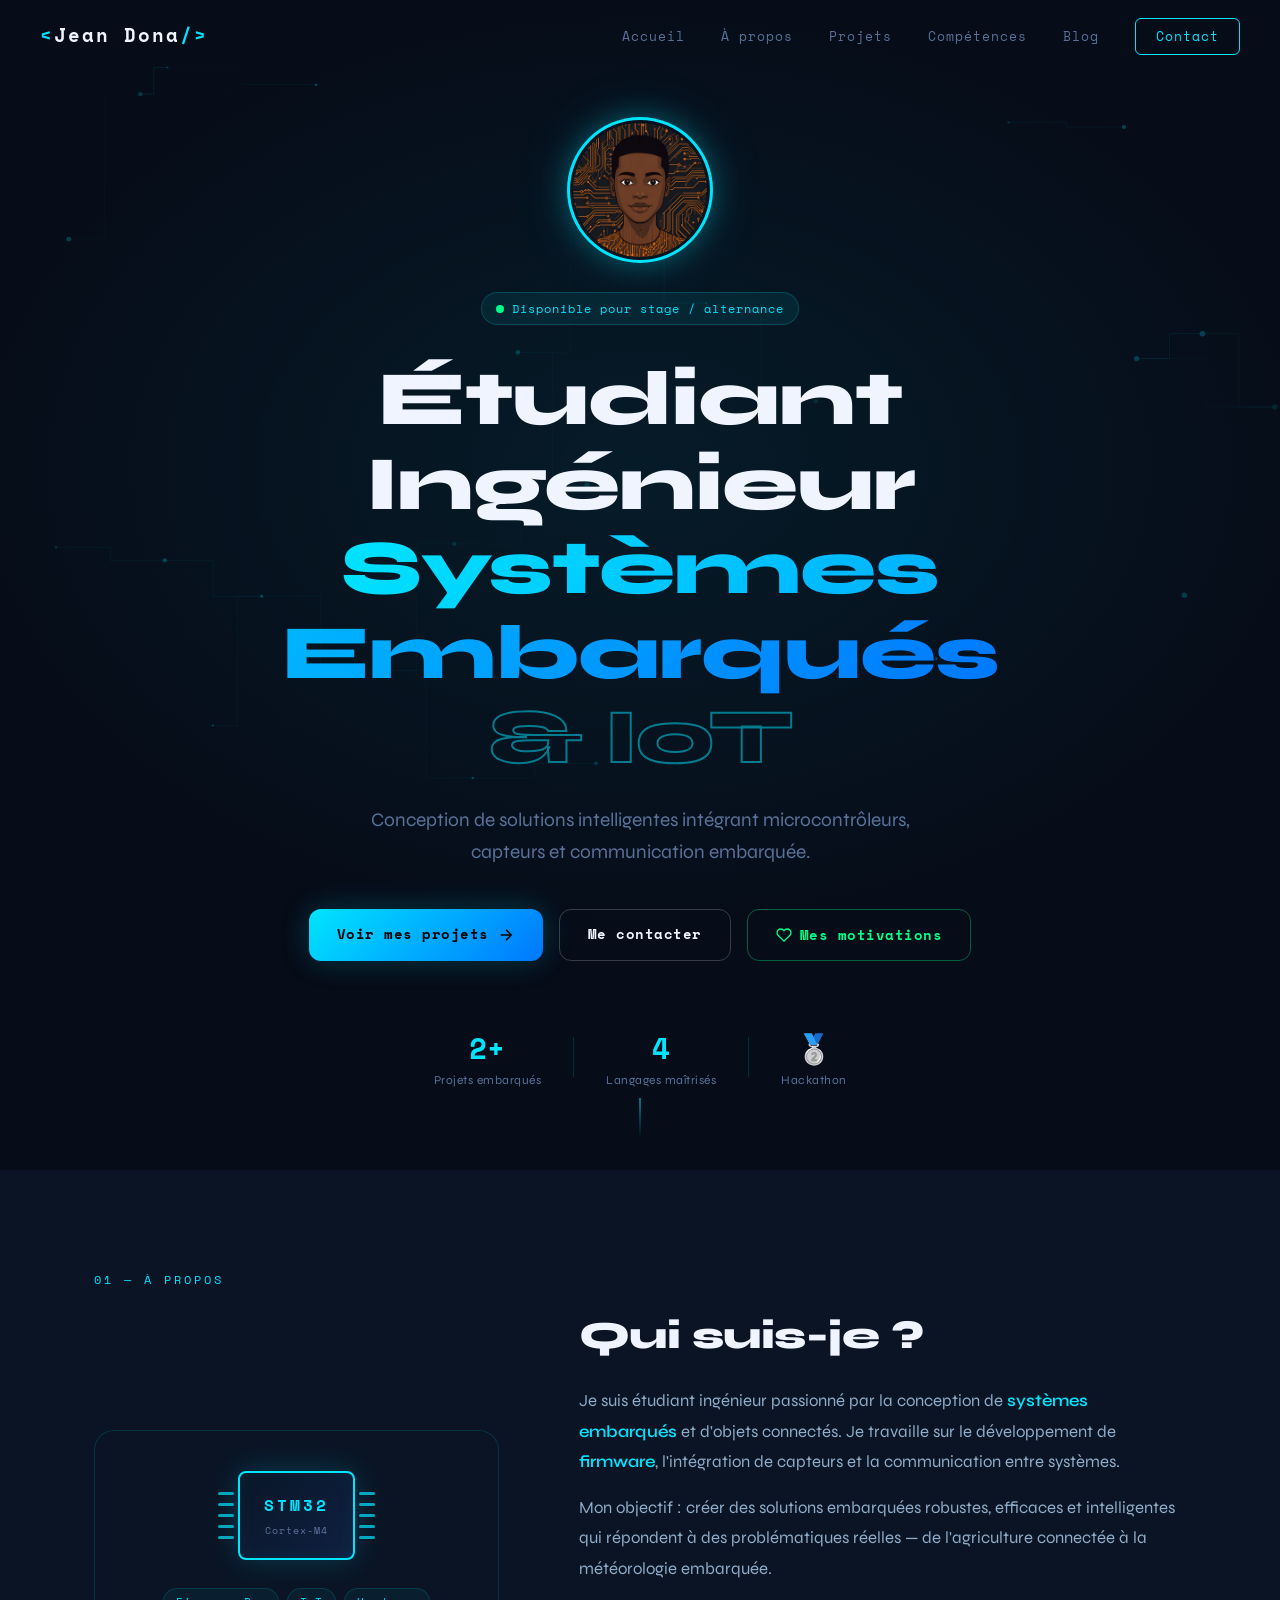
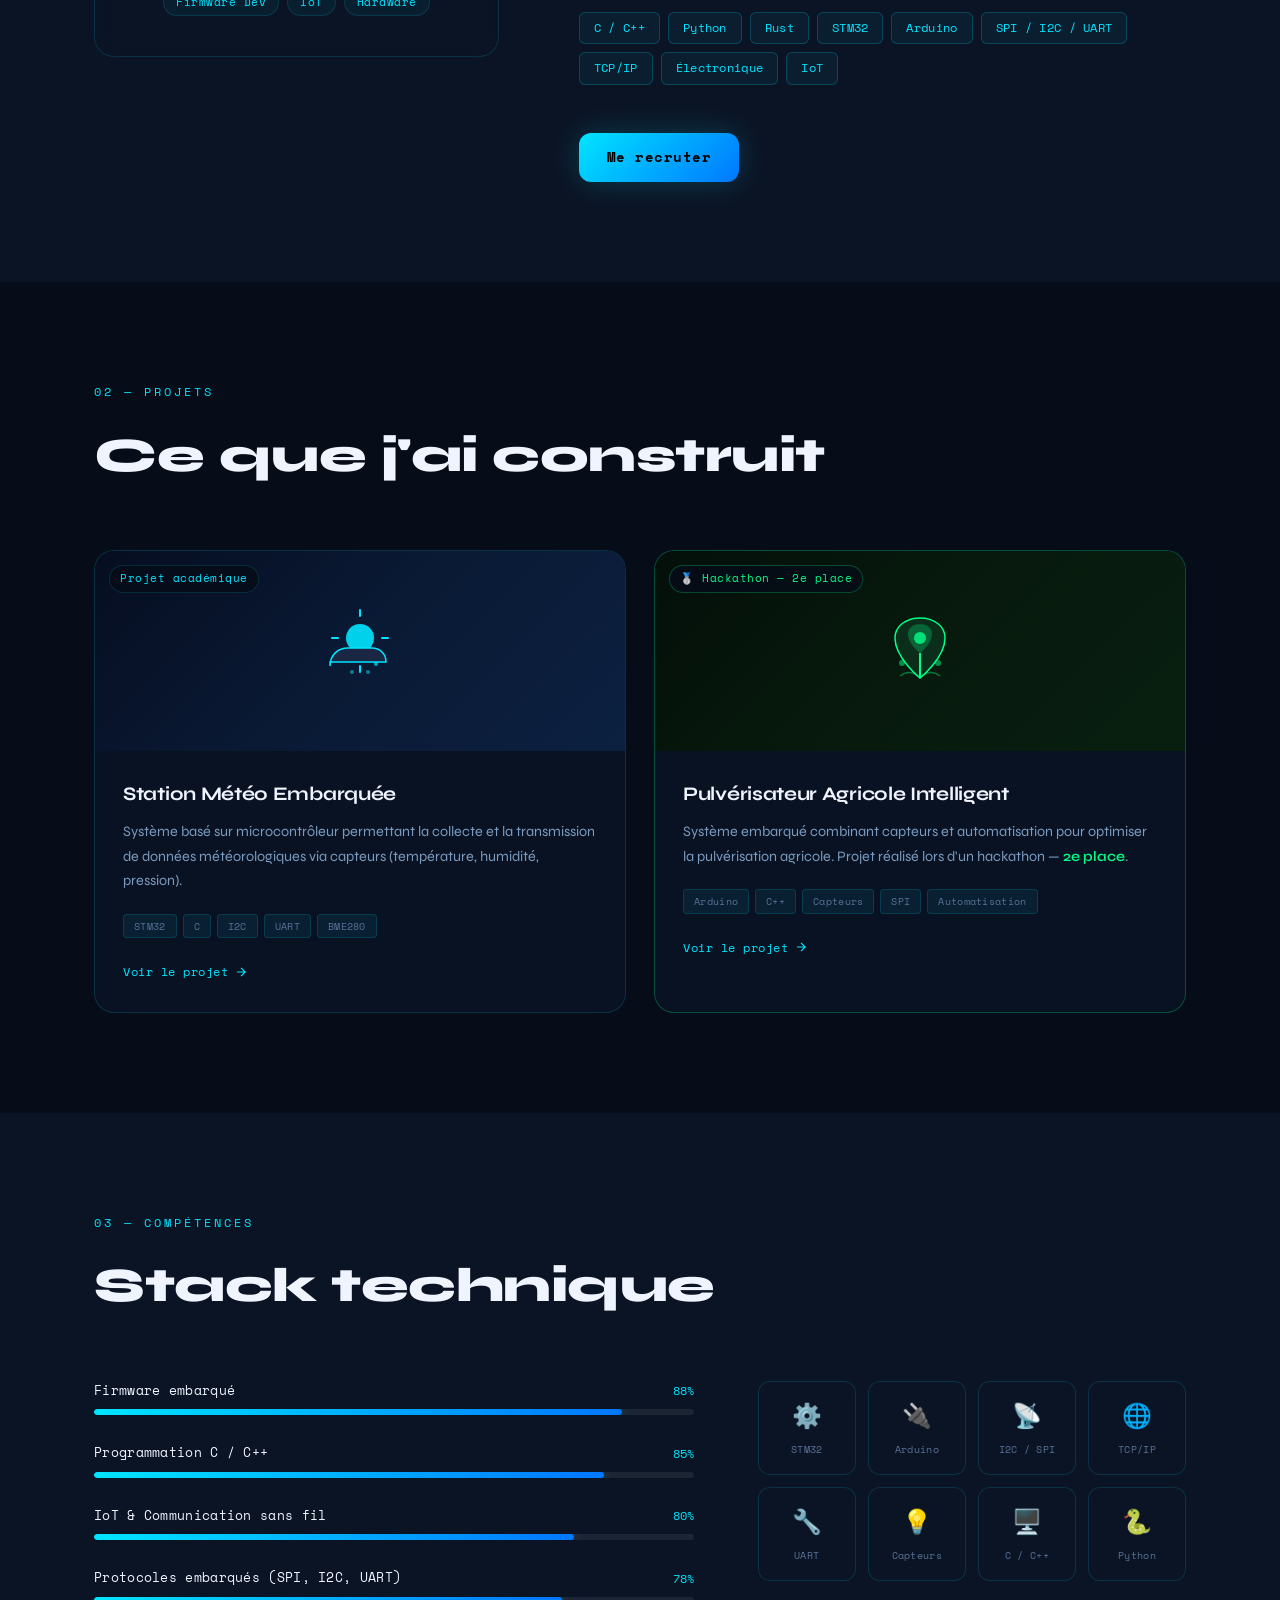
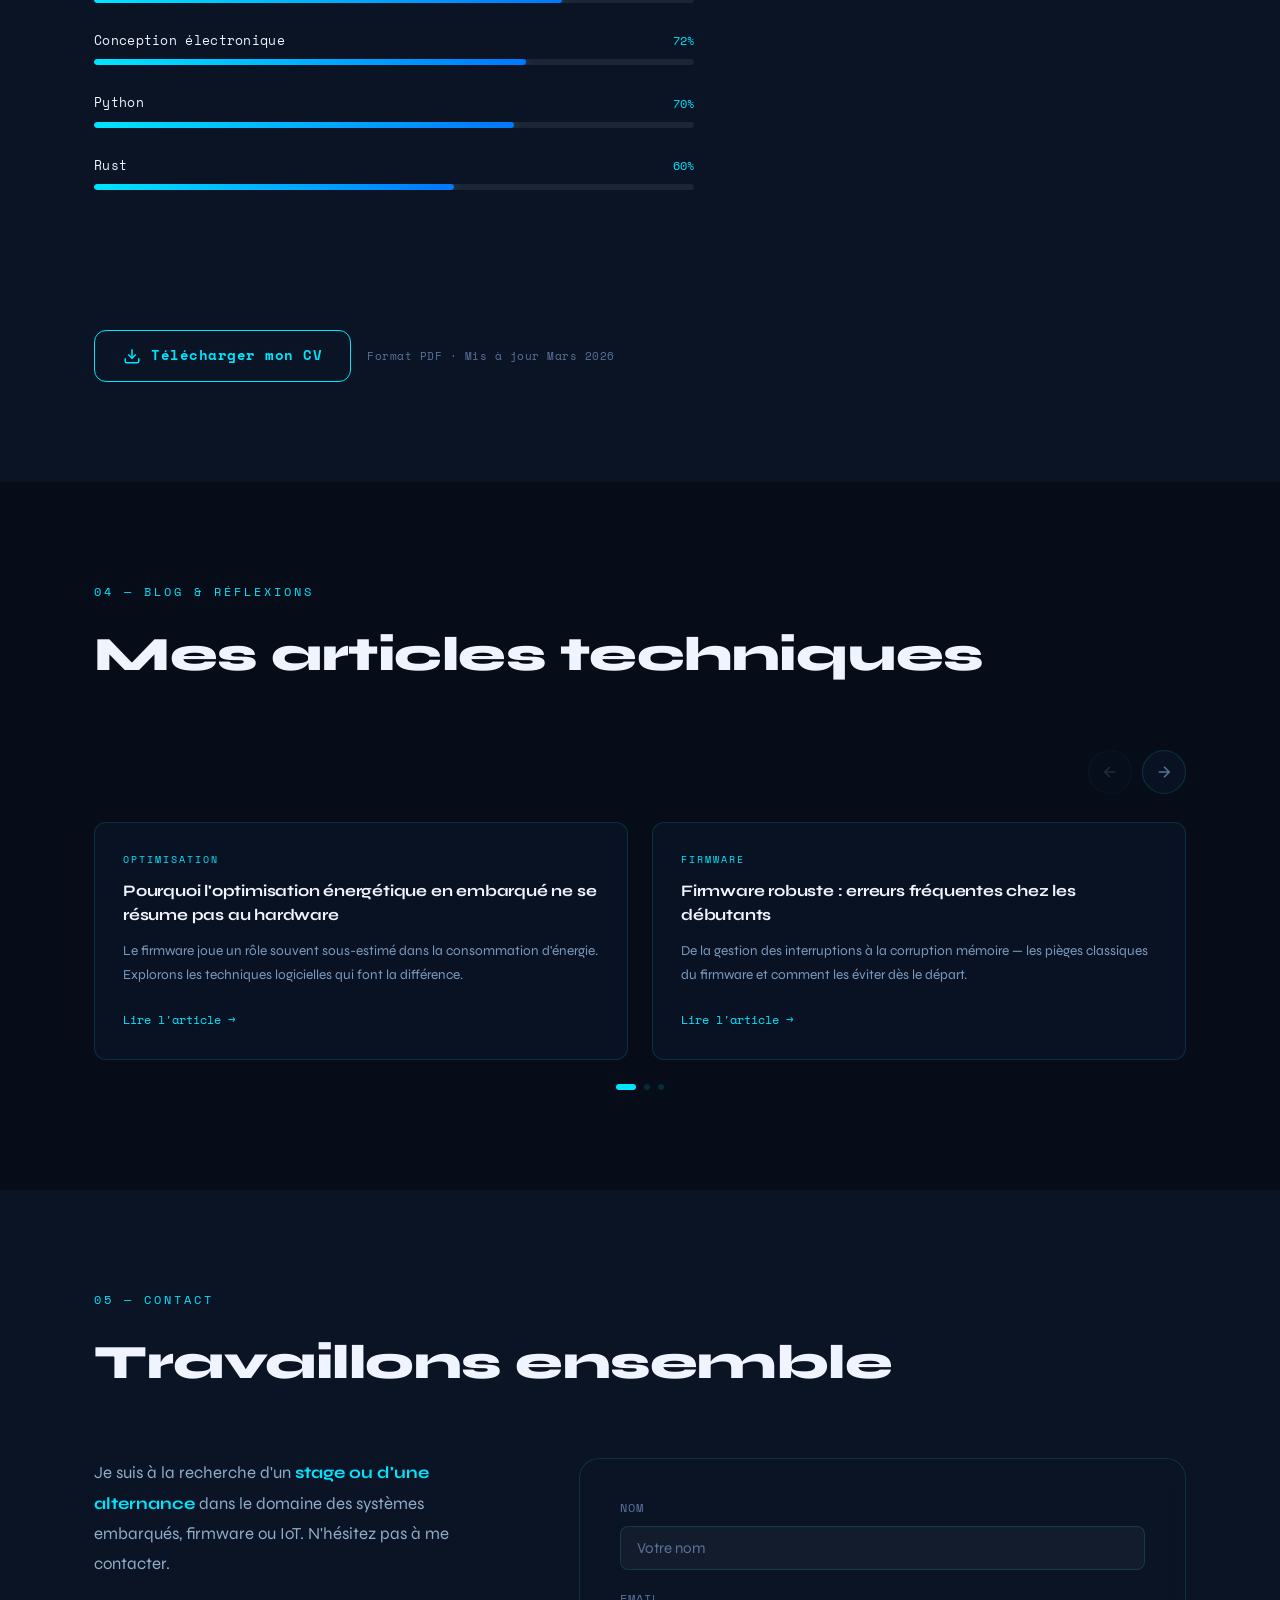
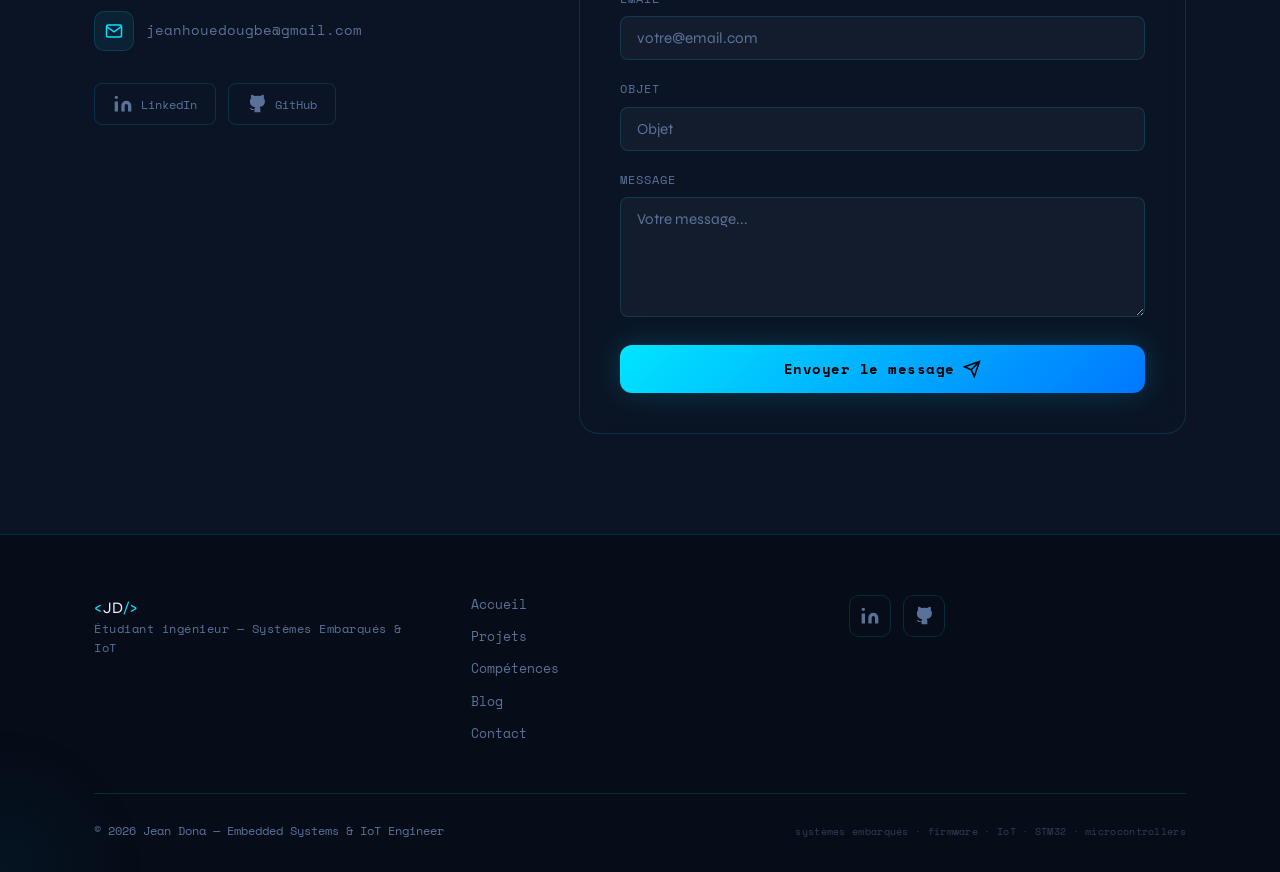
==== public/index.html @ 38d5358a "Mon portfolio" ====
<!DOCTYPE html>
<html lang="fr">
<head>
  <meta charset="UTF-8" />
  <meta name="viewport" content="width=device-width, initial-scale=1.0" />
  <title>Jean Dona | Ingénieur Systèmes Embarqués & IoT</title>
  <meta name="description" content="Portfolio de Jean Dona HOUEDOUGBE, étudiant ingénieur spécialisé en systèmes embarqués, firmware et IoT. STM32, Arduino, C/C++, protocoles embarqués." />
  <meta name="keywords" content="systèmes embarqués, firmware, IoT, embedded systems, microcontrollers, STM32, embedded engineer, Arduino, C, C++, capteurs" />
  <meta name="author" content="Jean Dona HOUEDOUGBE" />
  <meta property="og:title" content="Jean Dona HOUEDOUGBE | Embedded Systems & IoT Engineer" />
  <meta property="og:description" content="Étudiant ingénieur passionné par les systèmes embarqués, firmware et IoT." />
  <meta property="og:type" content="website" />
  <meta property="og:type" content="website" />
  <link rel="stylesheet" href="css/style.css" />
  <link rel="stylesheet" href="css/article.css" />
  <link rel="preconnect" href="https://fonts.googleapis.com" />
  <link href="https://fonts.googleapis.com/css2?family=Space+Mono:wght@400;700&family=Syne:wght@400;600;700;800&display=swap" rel="stylesheet" />
</head>
<body>

  <!-- NAV -->
  <nav class="navbar" id="navbar">
    <div class="nav-brand">
      <span class="brand-bracket">&lt;</span>Jean Dona<span class="brand-bracket">/&gt;</span>
    </div>
    <ul class="nav-links">
      <li><a href="#home">Accueil</a></li>
      <li><a href="#about">À propos</a></li>
      <li><a href="#projects">Projets</a></li>
      <li><a href="#skills">Compétences</a></li>
      <li><a href="#blog">Blog</a></li>
      <li><a href="#contact" class="nav-cta">Contact</a></li>
    </ul>
    <button class="hamburger" id="hamburger" aria-label="Menu">
      <span></span><span></span><span></span>
    </button>
  </nav>

  <!-- HERO -->
  <section class="hero" id="home">
    <canvas id="circuit-canvas"></canvas>
    <div class="hero-content">
      <div class="hero-avatar">
        <img src="images/photo.png" alt="Jean Dona - Ingénieur Systèmes Embarqués" />
      </div>
      <div class="hero-tag">
        <span class="dot pulse"></span> Disponible pour stage / alternance
      </div>
      <h1 class="hero-title">
        Étudiant Ingénieur<br/>
        <span class="gradient-text">Systèmes Embarqués</span><br/>
        <span class="outline-text">& IoT</span>
      </h1>
      <p class="hero-sub">
        Conception de solutions intelligentes intégrant microcontrôleurs,<br class="br-desk"/>
        capteurs et communication embarquée.
      </p>
      <div class="hero-btns">
        <a href="#projects" class="btn btn-primary">
          <span>Voir mes projets</span>
          <svg width="18" height="18" viewBox="0 0 24 24" fill="none" stroke="currentColor" stroke-width="2"><path d="M5 12h14M12 5l7 7-7 7"/></svg>
        </a>
        <a href="#contact" class="btn btn-outline">Me contacter</a>
        <button class="btn btn-motiv" id="btn-motiv">
          <svg width="16" height="16" viewBox="0 0 24 24" fill="none" stroke="currentColor" stroke-width="2">
          <path d="M20.84 4.61a5.5 5.5 0 0 0-7.78 0L12 5.67l-1.06-1.06a5.5 5.5 0 0 0-7.78 7.78l1.06 1.06L12 21.23l7.78-7.78 1.06-1.06a5.5 5.5 0 0 0 0-7.78z"/>
          </svg>
          Mes motivations
        </button>
      </div>
      <div class="hero-stats">
        <div class="stat"><span class="stat-n">2+</span><span class="stat-l">Projets embarqués</span></div>
        <div class="stat-div"></div>
        <div class="stat"><span class="stat-n">4</span><span class="stat-l">Langages maîtrisés</span></div>
        <div class="stat-div"></div>
        <div class="stat"><span class="stat-n">🥈</span><span class="stat-l">Hackathon</span></div>
      </div>
    </div>
    <div class="hero-scroll">
      <span></span><!--Scroll-->
      <div class="scroll-line"></div>
    </div>
  </section>

  <!-- ABOUT -->
  <section class="about" id="about">
    <div class="container">
      <div class="section-label">01 — À propos</div>
      <div class="about-grid">
        <div class="about-visual">
          <div class="about-card-wrap">
            <div class="about-card">
              <div class="chip-visual">
                <div class="chip-body">
                  <div class="chip-pins left">
                    <span></span><span></span><span></span><span></span><span></span>
                  </div>
                  <div class="chip-core">
                    <div class="chip-label">STM32</div>
                    <div class="chip-sub">Cortex-M4</div>
                  </div>
                  <div class="chip-pins right">
                    <span></span><span></span><span></span><span></span><span></span>
                  </div>
                </div>
              </div>
              <div class="about-badges">
                <span class="badge">Firmware Dev</span>
                <span class="badge">IoT</span>
                <span class="badge">Hardware</span>
              </div>
            </div>
          </div>
        </div>
        <div class="about-text">
          <h2>Qui suis-je ?</h2>
          <p>
            Je suis étudiant ingénieur passionné par la conception de <strong>systèmes embarqués</strong> et d'objets connectés.
            Je travaille sur le développement de <strong>firmware</strong>, l'intégration de capteurs et la communication entre systèmes.
          </p>
          <p>
            Mon objectif : créer des solutions embarquées robustes, efficaces et intelligentes qui répondent à des problématiques réelles — de l'agriculture connectée à la météorologie embarquée.
          </p>
          <div class="skills-tags">
            <span class="tag">C / C++</span>
            <span class="tag">Python</span>
            <span class="tag">Rust</span>
            <span class="tag">STM32</span>
            <span class="tag">Arduino</span>
            <span class="tag">SPI / I2C / UART</span>
            <span class="tag">TCP/IP</span>
            <span class="tag">Électronique</span>
            <span class="tag">IoT</span>
          </div>
          <a href="#contact" class="btn btn-primary mt-20">Me recruter</a>
        </div>
      </div>
    </div>
  </section>

  <!-- PROJECTS -->
  <section class="projects" id="projects">
    <div class="container">
      <div class="section-label">02 — Projets</div>
      <h2 class="section-title">Ce que j'ai construit</h2>
      <div class="projects-grid">

        <!-- Project 1 -->
        <div class="project-card" data-delay="0">
          <div class="project-img">
            <div class="project-img-bg weather-bg">
              <div class="weather-icon">
                <svg width="80" height="80" viewBox="0 0 80 80" fill="none" xmlns="http://www.w3.org/2000/svg">
                  <circle cx="40" cy="30" r="14" fill="#00e5ff" opacity="0.9"/>
                  <path d="M10 58c0-11 8-18 18-18h24c8 0 14 6 14 14H10z" fill="#1a2744" stroke="#00e5ff" stroke-width="1.5"/>
                  <line x1="40" y1="8" x2="40" y2="2" stroke="#00e5ff" stroke-width="2" stroke-linecap="round"/>
                  <line x1="40" y1="58" x2="40" y2="64" stroke="#00e5ff" stroke-width="2" stroke-linecap="round"/>
                  <line x1="18" y1="30" x2="12" y2="30" stroke="#00e5ff" stroke-width="2" stroke-linecap="round"/>
                  <line x1="68" y1="30" x2="62" y2="30" stroke="#00e5ff" stroke-width="2" stroke-linecap="round"/>
                  <circle cx="56" cy="56" r="2" fill="#00e5ff" opacity="0.7"/>
                  <circle cx="48" cy="64" r="2" fill="#00e5ff" opacity="0.5"/>
                  <circle cx="32" cy="64" r="2" fill="#00e5ff" opacity="0.5"/>
                </svg>
              </div>
            </div>
            <div class="project-tag-top">Projet académique</div>
          </div>
          <div class="project-body">
            <h3>Station Météo Embarquée</h3>
            <p>Système basé sur microcontrôleur permettant la collecte et la transmission de données météorologiques via capteurs (température, humidité, pression).</p>
            <div class="project-tech">
              <span>STM32</span>
              <span>C</span>
              <span>I2C</span>
              <span>UART</span>
              <span>BME280</span>
            </div>
            <a href="project.html" class="btn-project">
              Voir le projet
              <svg width="14" height="14" viewBox="0 0 24 24" fill="none" stroke="currentColor" stroke-width="2"><path d="M5 12h14M12 5l7 7-7 7"/></svg>
            </a>
          </div>
        </div>

        <!-- Project 2 -->
        <div class="project-card featured" data-delay="150">
          <div class="project-img">
            <div class="project-img-bg agri-bg">
              <div class="weather-icon">
                <svg width="80" height="80" viewBox="0 0 80 80" fill="none" xmlns="http://www.w3.org/2000/svg">
                  <path d="M40 70 C40 70 15 50 15 30 C15 18 26 10 40 10 C54 10 65 18 65 30 C65 50 40 70 40 70Z" fill="#0a2e1a" stroke="#00ff88" stroke-width="1.5"/>
                  <path d="M40 45 C40 45 28 36 28 26 C28 20 33 16 40 16 C47 16 52 20 52 26 C52 36 40 45 40 45Z" fill="#00ff88" opacity="0.25"/>
                  <line x1="40" y1="70" x2="40" y2="45" stroke="#00ff88" stroke-width="2"/>
                  <circle cx="40" cy="30" r="6" fill="#00ff88" opacity="0.8"/>
                  <circle cx="22" cy="55" r="3" fill="#00ff88" opacity="0.5"/>
                  <circle cx="58" cy="55" r="3" fill="#00ff88" opacity="0.5"/>
                  <path d="M20 68 Q30 60 40 70 Q50 60 60 68" stroke="#00ff88" stroke-width="1.5" fill="none" opacity="0.4"/>
                </svg>
              </div>
            </div>
            <div class="project-tag-top hackathon">🥈 Hackathon — 2e place</div>
          </div>
          <div class="project-body">
            <h3>Pulvérisateur Agricole Intelligent</h3>
            <p>Système embarqué combinant capteurs et automatisation pour optimiser la pulvérisation agricole. Projet réalisé lors d'un hackathon — <strong>2e place</strong>.</p>
            <div class="project-tech">
              <span>Arduino</span>
              <span>C++</span>
              <span>Capteurs</span>
              <span>SPI</span>
              <span>Automatisation</span>
            </div>
            <a href="#" class="btn-project">
              Voir le projet
              <svg width="14" height="14" viewBox="0 0 24 24" fill="none" stroke="currentColor" stroke-width="2"><path d="M5 12h14M12 5l7 7-7 7"/></svg>
            </a>
          </div>
        </div>

      </div>
    </div>
  </section>

  <!-- SKILLS -->
  <section class="skills-section" id="skills">
    <div class="container">
      <div class="section-label">03 — Compétences</div>
      <h2 class="section-title">Stack technique</h2>
      <div class="skills-layout">
        <div class="skills-bars">
          <div class="skill-item" data-value="88">
            <div class="skill-info">
              <span class="skill-name">Firmware embarqué</span>
              <span class="skill-pct">88%</span>
            </div>
            <div class="skill-bar"><div class="skill-fill" style="--target: 88%"></div></div>
          </div>
          <div class="skill-item" data-value="85">
            <div class="skill-info">
              <span class="skill-name">Programmation C / C++</span>
              <span class="skill-pct">85%</span>
            </div>
            <div class="skill-bar"><div class="skill-fill" style="--target: 85%"></div></div>
          </div>
          <div class="skill-item" data-value="80">
            <div class="skill-info">
              <span class="skill-name">IoT & Communication sans fil</span>
              <span class="skill-pct">80%</span>
            </div>
            <div class="skill-bar"><div class="skill-fill" style="--target: 80%"></div></div>
          </div>
          <div class="skill-item" data-value="78">
            <div class="skill-info">
              <span class="skill-name">Protocoles embarqués (SPI, I2C, UART)</span>
              <span class="skill-pct">78%</span>
            </div>
            <div class="skill-bar"><div class="skill-fill" style="--target: 78%"></div></div>
          </div>
          <div class="skill-item" data-value="72">
            <div class="skill-info">
              <span class="skill-name">Conception électronique</span>
              <span class="skill-pct">72%</span>
            </div>
            <div class="skill-bar"><div class="skill-fill" style="--target: 72%"></div></div>
          </div>
          <div class="skill-item" data-value="70">
            <div class="skill-info">
              <span class="skill-name">Python</span>
              <span class="skill-pct">70%</span>
            </div>
            <div class="skill-bar"><div class="skill-fill" style="--target: 70%"></div></div>
          </div>
          <div class="skill-item" data-value="60">
            <div class="skill-info">
              <span class="skill-name">Rust</span>
              <span class="skill-pct">60%</span>
            </div>
            <div class="skill-bar"><div class="skill-fill" style="--target: 60%"></div></div>
          </div>
        </div>
        <div class="skills-icons-grid">
          <div class="skill-icon-card"><div class="sic-icon">⚙️</div><div class="sic-label">STM32</div></div>
          <div class="skill-icon-card"><div class="sic-icon">🔌</div><div class="sic-label">Arduino</div></div>
          <div class="skill-icon-card"><div class="sic-icon">📡</div><div class="sic-label">I2C / SPI</div></div>
          <div class="skill-icon-card"><div class="sic-icon">🌐</div><div class="sic-label">TCP/IP</div></div>
          <div class="skill-icon-card"><div class="sic-icon">🔧</div><div class="sic-label">UART</div></div>
          <div class="skill-icon-card"><div class="sic-icon">💡</div><div class="sic-label">Capteurs</div></div>
          <div class="skill-icon-card"><div class="sic-icon">🖥️</div><div class="sic-label">C / C++</div></div>
          <div class="skill-icon-card"><div class="sic-icon">🐍</div><div class="sic-label">Python</div></div>
        </div>
        <div class="cv-download">
          <a href="cv_Jean_Dona.pdf" download class="btn btn-cv">
            <svg width="18" height="18" viewBox="0 0 24 24" fill="none" stroke="currentColor" stroke-width="2">
              <path d="M21 15v4a2 2 0 0 1-2 2H5a2 2 0 0 1-2-2v-4"/>
              <polyline points="7 10 12 15 17 10"/>
              <line x1="12" y1="15" x2="12" y2="3"/>
            </svg>
            <span>Télécharger mon CV</span>
          </a>
          <p class="cv-hint">Format PDF · Mis à jour Mars 2026</p>
        </div>
      </div>
    </div>
  </section>

  <!-- BLOG -->
  <section class="blog-section" id="blog">
    <div class="container">
      <div class="section-label">04 — Blog & Réflexions</div>
      <h2 class="section-title">Mes articles techniques</h2>
      <div class="blog-carousel-wrap">
        <div class="carousel-controls">
          <button class="carousel-btn" id="blog-prev" aria-label="Précédent">
            <svg width="18" height="18" viewBox="0 0 24 24" fill="none" stroke="currentColor" stroke-width="2"><path d="M19 12H5M12 19l-7-7 7-7"/></svg>
          </button>
          <button class="carousel-btn" id="blog-next" aria-label="Suivant">
            <svg width="18" height="18" viewBox="0 0 24 24" fill="none" stroke="currentColor" stroke-width="2"><path d="M5 12h14M12 5l7 7-7 7"/></svg>
          </button>
        </div>
        <div class="blog-carousel" id="blog-carousel">
          <article class="blog-card">
            <div class="blog-cat">Optimisation</div>
            <h3>Pourquoi l'optimisation énergétique en embarqué ne se résume pas au hardware</h3>
            <p>Le firmware joue un rôle souvent sous-estimé dans la consommation d'énergie. Explorons les techniques logicielles qui font la différence.</p>
            <a href="article.html" class="blog-link">Lire l'article →</a>
          </article>
          <article class="blog-card">
            <div class="blog-cat">Firmware</div>
            <h3>Firmware robuste : erreurs fréquentes chez les débutants</h3>
            <p>De la gestion des interruptions à la corruption mémoire — les pièges classiques du firmware et comment les éviter dès le départ.</p>
            <a href="article.html" class="blog-link">Lire l'article →</a>
          </article>
          <article class="blog-card">
            <div class="blog-cat">Systèmes Temps Réel</div>
            <h3>Temps réel vs performance : faut-il vraiment choisir ?</h3>
            <p>Analyse des compromis entre déterminisme et performance dans les systèmes embarqués avec ou sans RTOS.</p>
            <a href="article.html" class="blog-link">Lire l'article →</a>
          </article>
          <article class="blog-card">
            <div class="blog-cat">IoT</div>
            <h3>MQTT vs HTTP pour l'IoT embarqué : quel protocole choisir ?</h3>
            <p>Comparaison technique des deux protocoles les plus utilisés en IoT — consommation, latence, complexité d'implémentation.</p>
            <a href="article.html" class="blog-link">Lire l'article →</a>
          </article>
          <article class="blog-card">
            <div class="blog-cat">Débogage</div>
            <h3>Déboguer sans debugger : techniques de diagnostic bas niveau</h3>
            <p>Quand le JTAG n'est pas disponible, comment retrouver un bug firmware avec seulement une LED et un port UART.</p>
            <a href="article.html" class="blog-link">Lire l'article →</a>
          </article>
          <article class="blog-card">
            <div class="blog-cat">Interruptions</div>
            <h3>Maîtriser les interruptions sur STM32 : pièges et bonnes pratiques</h3>
            <p>NVIC, priorités, ISR courtes, variables volatiles — tout ce que les débutants ratent avec les interruptions STM32.</p>
            <a href="article.html" class="blog-link">Lire l'article →</a>
          </article>
        </div>
        <div class="carousel-dots" id="carousel-dots"></div>
      </div>
    </div>
  </section>

  <!-- CONTACT -->
  <section class="contact-section" id="contact">
    <div class="container">
      <div class="section-label">05 — Contact</div>
      <h2 class="section-title">Travaillons ensemble</h2>
      <div class="contact-layout">
        <div class="contact-info">
          <p>Je suis à la recherche d'un <strong>stage ou d'une alternance</strong> dans le domaine des systèmes embarqués, firmware ou IoT. N'hésitez pas à me contacter.</p>
          <div class="contact-details">
            <div class="contact-item">
              <div class="contact-icon">
                <svg width="18" height="18" viewBox="0 0 24 24" fill="none" stroke="currentColor" stroke-width="2"><path d="M4 4h16c1.1 0 2 .9 2 2v12c0 1.1-.9 2-2 2H4c-1.1 0-2-.9-2-2V6c0-1.1.9-2 2-2z"/><polyline points="22,6 12,13 2,6"/></svg>
              </div>
              <a href="mailto:jeanhouedougbe@gmail.com">jeanhouedougbe@gmail.com</a>
            </div>
          </div>
          <div class="social-links">
            <a href="https://www.linkedin.com/in/houedougbe-jean-dona" class="social-btn" aria-label="LinkedIn">
              <svg width="20" height="20" viewBox="0 0 24 24" fill="currentColor"><path d="M16 8a6 6 0 0 1 6 6v7h-4v-7a2 2 0 0 0-2-2 2 2 0 0 0-2 2v7h-4v-7a6 6 0 0 1 6-6z"/><rect x="2" y="9" width="4" height="12"/><circle cx="4" cy="4" r="2"/></svg>
              LinkedIn
            </a>
            <a href="https://github.com/H-Jean04" class="social-btn" aria-label="GitHub">
              <svg width="20" height="20" viewBox="0 0 24 24" fill="currentColor"><path d="M9 19c-5 1.5-5-2.5-7-3m14 6v-3.87a3.37 3.37 0 0 0-.94-2.61c3.14-.35 6.44-1.54 6.44-7A5.44 5.44 0 0 0 20 4.77 5.07 5.07 0 0 0 19.91 1S18.73.65 16 2.48a13.38 13.38 0 0 0-7 0C6.27.65 5.09 1 5.09 1A5.07 5.07 0 0 0 5 4.77a5.44 5.44 0 0 0-1.5 3.78c0 5.42 3.3 6.61 6.44 7A3.37 3.37 0 0 0 9 18.13V22"/></svg>
              GitHub
            </a>
          </div>
        </div>
        <form class="contact-form" id="contact-form" action="https://formspree.io/f/mgonvknj" method="POST">
          <div class="form-group">
            <label for="name">Nom</label>
            <input type="text" id="name" name="name" placeholder="Votre nom" required />
          </div>
          <div class="form-group">
            <label for="email">Email</label>
            <input type="email" id="email" name="email" placeholder="votre@email.com" required />
          </div>
          <div class="form-group">
            <label for="object">Objet</label>
            <input type="object" id="object" name="object" placeholder="Objet" required />
          </div>
          <div class="form-group">
            <label for="message">Message</label>
            <textarea id="message" name="message" rows="5" placeholder="Votre message..." required></textarea>
          </div>
          <button type="submit" class="btn btn-primary btn-full">
            <span>Envoyer le message</span>
            <svg width="18" height="18" viewBox="0 0 24 24" fill="none" stroke="currentColor" stroke-width="2"><line x1="22" y1="2" x2="11" y2="13"/><polygon points="22 2 15 22 11 13 2 9 22 2"/></svg>
          </button>
          <div class="form-success" id="form-success">✅ Message envoyé ! Je vous répondrai rapidement.</div>
        </form>
      </div>
    </div>
  </section>

  <!-- FOOTER -->
  <footer class="footer">
    <div class="container">
      <div class="footer-top">
        <div class="footer-brand">
          <span class="brand-bracket">&lt;</span>JD<span class="brand-bracket">/&gt;</span>
          <p>Étudiant ingénieur — Systèmes Embarqués & IoT</p>
        </div>
        <div class="footer-links">
          <a href="#home">Accueil</a>
          <a href="#projects">Projets</a>
          <a href="#skills">Compétences</a>
          <a href="#blog">Blog</a>
          <a href="#contact">Contact</a>
        </div>
        <div class="footer-socials">
          <a href="https://www.linkedin.com/in/houedougbe-jean-dona" aria-label="LinkedIn">
            <svg width="20" height="20" viewBox="0 0 24 24" fill="currentColor"><path d="M16 8a6 6 0 0 1 6 6v7h-4v-7a2 2 0 0 0-2-2 2 2 0 0 0-2 2v7h-4v-7a6 6 0 0 1 6-6z"/><rect x="2" y="9" width="4" height="12"/><circle cx="4" cy="4" r="2"/></svg>
          </a>
          <a href="https://github.com/H-Jean04" aria-label="GitHub">
            <svg width="20" height="20" viewBox="0 0 24 24" fill="currentColor"><path d="M9 19c-5 1.5-5-2.5-7-3m14 6v-3.87a3.37 3.37 0 0 0-.94-2.61c3.14-.35 6.44-1.54 6.44-7A5.44 5.44 0 0 0 20 4.77 5.07 5.07 0 0 0 19.91 1S18.73.65 16 2.48a13.38 13.38 0 0 0-7 0C6.27.65 5.09 1 5.09 1A5.07 5.07 0 0 0 5 4.77a5.44 5.44 0 0 0-1.5 3.78c0 5.42 3.3 6.61 6.44 7A3.37 3.37 0 0 0 9 18.13V22"/></svg>
          </a>
        </div>
      </div>
      <div class="footer-bottom">
        <p>© 2026 Jean Dona — Embedded Systems & IoT Engineer</p>
        <p class="footer-keywords">systèmes embarqués · firmware · IoT · STM32 · microcontrollers</p>
      </div>
    </div>
  </footer>

  <!-- MODALE MOTIVATIONS -->
<div class="motiv-overlay" id="motiv-overlay">
  <div class="motiv-modal">
    <button class="motiv-close" id="motiv-close" aria-label="Fermer">
      <svg width="20" height="20" viewBox="0 0 24 24" fill="none" stroke="currentColor" stroke-width="2">
        <line x1="18" y1="6" x2="6" y2="18"/><line x1="6" y1="6" x2="18" y2="18"/>
      </svg>
    </button>
    <div class="motiv-tag">💡 Ce qui me drive</div>
    <h2>Pourquoi les systèmes embarqués ?</h2>
    <div class="motiv-body">
      <p>
        Depuis que j'ai allumé ma première LED avec un Arduino, j'ai compris que le code pouvait 
        avoir un impact <strong>physique et concret</strong> sur le monde réel. Ce lien direct entre 
        le logiciel et le matériel est ce qui me passionne dans les systèmes embarqués.
      </p>
      <p>
        Je suis motivé par les <strong>contraintes réelles</strong> de ce domaine : optimiser chaque 
        octet de mémoire, chaque cycle d'horloge, chaque microampère consommé. C'est une discipline 
        qui demande rigueur, créativité et une compréhension profonde du matériel.
      </p>
      <p>
        Mon objectif est de contribuer à des projets qui ont du sens — que ce soit dans 
        l'<strong>agriculture connectée</strong>, la <strong>santé embarquée</strong> ou les 
        <strong>systèmes industriels</strong> — en apportant des solutions firmware robustes et efficientes.
      </p>
      <div class="motiv-values">
        <div class="motiv-value"><span>⚡</span> Performance</div>
        <div class="motiv-value"><span>🔧</span> Rigueur technique</div>
        <div class="motiv-value"><span>🌱</span> Impact concret</div>
        <div class="motiv-value"><span>🚀</span> Innovation</div>
      </div>
    </div>
    <a href="#contact" class="btn btn-primary motiv-cta" id="motiv-cta">
      Me recruter
      <svg width="16" height="16" viewBox="0 0 24 24" fill="none" stroke="currentColor" stroke-width="2"><path d="M5 12h14M12 5l7 7-7 7"/></svg>
    </a>
  </div>
</div>
   <script src="js/script.js"></script>
</body>
</html>
---- public/css/style.css ----
/* =============================================
   PORTFOLIO - Jean Dona HOUEDOUGBE
   Systèmes Embarqués & IoT
   style.css
   ============================================= */

/* ---- ROOT VARIABLES ---- */
:root {
  --bg: #060c18;
  --bg2: #0b1425;
  --bg3: #0f1d35;
  --cyan: #00e5ff;
  --green: #00ff88;
  --blue: #1565c0;
  --white: #f0f4ff;
  --muted: #5a7299;
  --card: rgba(11, 20, 37, 0.85);
  --border: rgba(0, 229, 255, 0.15);
  --font-display: 'Syne', sans-serif;
  --font-mono: 'Space Mono', monospace;
  --radius: 12px;
  --transition: 0.3s cubic-bezier(0.4, 0, 0.2, 1);
}

/* ---- RESET ---- */
*, *::before, *::after { box-sizing: border-box; margin: 0; padding: 0; }
html { scroll-behavior: smooth; }
body {
  background: var(--bg);
  color: var(--white);
  font-family: var(--font-display);
  line-height: 1.6;
  overflow-x: hidden;
}
a { text-decoration: none; color: inherit; }
ul { list-style: none; }
img { max-width: 100%; }

/* ---- UTILS ---- */
.container {
  max-width: 1140px;
  margin: 0 auto;
  padding: 0 24px;
}
.mt-20 { margin-top: 20px; }
.br-desk { display: block; }

/* =============================================
   NAVBAR
   ============================================= */
.navbar {
  position: fixed;
  top: 0; left: 0; right: 0;
  z-index: 100;
  display: flex;
  align-items: center;
  justify-content: space-between;
  padding: 20px 40px;
  background: transparent;
  transition: background var(--transition), padding var(--transition), backdrop-filter var(--transition);
}
.navbar.scrolled {
  background: rgba(6, 12, 24, 0.92);
  backdrop-filter: blur(20px);
  padding: 14px 40px;
  border-bottom: 1px solid var(--border);
}
.nav-brand {
  font-family: var(--font-mono);
  font-size: 1.2rem;
  font-weight: 700;
  color: var(--white);
  letter-spacing: 2px;
}
.brand-bracket { color: var(--cyan); }
.nav-links {
  display: flex;
  gap: 36px;
  align-items: center;
}
.nav-links a {
  font-family: var(--font-mono);
  font-size: 0.8rem;
  color: var(--muted);
  letter-spacing: 1px;
  transition: color var(--transition);
}
.nav-links a:hover { color: var(--cyan); }
.nav-links a.nav-cta {
  padding: 8px 20px;
  border: 1px solid var(--cyan);
  border-radius: 6px;
  color: var(--cyan);
}
.nav-links a.nav-cta:hover {
  background: var(--cyan);
  color: var(--bg);
}
.hamburger {
  display: none;
  flex-direction: column;
  gap: 5px;
  background: none;
  border: none;
  cursor: pointer;
  padding: 4px;
}
.hamburger span {
  display: block;
  width: 24px;
  height: 2px;
  background: var(--cyan);
  transition: all var(--transition);
}

/* =============================================
   HERO
   ============================================= */
.hero {
  position: relative;
  min-height: 100vh;
  display: flex;
  align-items: center;
  justify-content: center;
  text-align: center;
  overflow: hidden;
  padding: 120px 24px 80px;
}
#circuit-canvas {
  position: absolute;
  inset: 0;
  z-index: 0;
  opacity: 0.35;
}
.hero::after {
  content: '';
  position: absolute;
  inset: 0;
  background: radial-gradient(ellipse 80% 60% at 50% 40%, rgba(0,229,255,0.07) 0%, transparent 70%);
  pointer-events: none;
}
.hero-content {
  position: relative;
  z-index: 2;
  max-width: 820px;
  animation: fadeUp 1s ease both;
}
.hero-tag {
  display: inline-flex;
  align-items: center;
  gap: 8px;
  font-family: var(--font-mono);
  font-size: 0.75rem;
  color: var(--cyan);
  background: rgba(0, 229, 255, 0.08);
  border: 1px solid rgba(0, 229, 255, 0.2);
  padding: 6px 14px;
  border-radius: 100px;
  margin-bottom: 32px;
  letter-spacing: 1px;
}
.dot {
  width: 8px;
  height: 8px;
  border-radius: 50%;
  background: var(--green);
  display: inline-block;
}
.dot.pulse {
  animation: pulse 2s infinite;
}
@keyframes pulse {
  0%, 100% { box-shadow: 0 0 0 0 rgba(0,255,136,0.5); }
  50% { box-shadow: 0 0 0 6px rgba(0,255,136,0); }
}
.hero-title {
  font-family: var(--font-display);
  font-size: clamp(2.4rem, 6vw, 5rem);
  font-weight: 800;
  line-height: 1.1;
  margin-bottom: 24px;
  letter-spacing: -1px;
}
.gradient-text {
  background: linear-gradient(135deg, var(--cyan), #0077ff);
  -webkit-background-clip: text;
  -webkit-text-fill-color: transparent;
  background-clip: text;
}
.outline-text {
  -webkit-text-stroke: 2px rgba(0, 229, 255, 0.5);
  color: transparent;
}
.hero-sub {
  font-size: clamp(1rem, 2vw, 1.2rem);
  color: var(--muted);
  margin-bottom: 40px;
  line-height: 1.7;
}
.hero-btns {
  display: flex;
  gap: 16px;
  justify-content: center;
  flex-wrap: wrap;
  margin-bottom: 64px;
}
.btn {
  display: inline-flex;
  align-items: center;
  gap: 8px;
  padding: 14px 28px;
  border-radius: var(--radius);
  font-family: var(--font-mono);
  font-size: 0.85rem;
  font-weight: 700;
  letter-spacing: 0.5px;
  cursor: pointer;
  transition: all var(--transition);
  border: none;
}
.btn-primary {
  background: linear-gradient(135deg, var(--cyan), #0077ff);
  color: #000;
  box-shadow: 0 0 30px rgba(0, 229, 255, 0.2);
}
.btn-primary:hover {
  transform: translateY(-2px);
  box-shadow: 0 0 50px rgba(0, 229, 255, 0.35);
}
.btn-outline {
  background: transparent;
  color: var(--white);
  border: 1px solid rgba(255, 255, 255, 0.2);
}
.btn-outline:hover {
  border-color: var(--cyan);
  color: var(--cyan);
  transform: translateY(-2px);
}
.btn-full { width: 100%; justify-content: center; }
.hero-stats {
  display: flex;
  gap: 32px;
  justify-content: center;
  align-items: center;
  flex-wrap: wrap;
}
.stat { text-align: center; }
.stat-n {
  display: block;
  font-family: var(--font-mono);
  font-size: 1.8rem;
  font-weight: 700;
  color: var(--cyan);
}
.stat-l {
  display: block;
  font-size: 0.75rem;
  color: var(--muted);
  letter-spacing: 0.5px;
}
.stat-div {
  width: 1px;
  height: 40px;
  background: var(--border);
}
.hero-scroll {
  position: absolute;
  bottom: 32px;
  left: 50%;
  transform: translateX(-50%);
  display: flex;
  flex-direction: column;
  align-items: center;
  gap: 8px;
  z-index: 2;
  font-family: var(--font-mono);
  font-size: 0.65rem;
  color: var(--muted);
  letter-spacing: 2px;
}
.scroll-line {
  width: 1px;
  height: 40px;
  background: linear-gradient(to bottom, var(--cyan), transparent);
  animation: scrollPulse 2s infinite;
}
@keyframes scrollPulse {
  0%, 100% { opacity: 0.4; transform: scaleY(1); }
  50% { opacity: 1; transform: scaleY(1.2); }
}

/* ---- HERO AVATAR ---- */
.hero-avatar {
  margin-bottom: 32px;
  display: flex;
  justify-content: center;
}

.hero-avatar img {
  width: 140px;
  height: 140px;
  border-radius: 50%;
  object-fit: cover;
  border: 3px solid transparent;
  background-clip: padding-box;
  box-shadow:
    0 0 0 3px var(--cyan),
    0 0 30px rgba(0, 229, 255, 0.35),
    0 0 60px rgba(0, 229, 255, 0.15);
  animation: avatarPulse 3s ease-in-out infinite;
  transition: transform 0.3s ease;
}

.hero-avatar img:hover {
  transform: scale(1.05);
}

@keyframes avatarPulse {
  0%, 100% {
    box-shadow:
      0 0 0 3px var(--cyan),
      0 0 30px rgba(0, 229, 255, 0.35),
      0 0 60px rgba(0, 229, 255, 0.15);
  }
  50% {
    box-shadow:
      0 0 0 5px var(--cyan),
      0 0 50px rgba(0, 229, 255, 0.55),
      0 0 90px rgba(0, 229, 255, 0.25);
  }
}


/* =============================================
   SECTION COMMONS
   ============================================= */
section { padding: 100px 0; }
.section-label {
  font-family: var(--font-mono);
  font-size: 0.75rem;
  color: var(--cyan);
  letter-spacing: 3px;
  text-transform: uppercase;
  margin-bottom: 16px;
}
.section-title {
  font-family: var(--font-display);
  font-size: clamp(1.8rem, 4vw, 3rem);
  font-weight: 800;
  margin-bottom: 56px;
  letter-spacing: -0.5px;
}

/* =============================================
   ABOUT
   ============================================= */
.about { background: var(--bg2); }
.about-grid {
  display: grid;
  grid-template-columns: 1fr 1.5fr;
  gap: 80px;
  align-items: center;
}
.about-card-wrap { perspective: 1000px; }
.about-card {
  background: var(--card);
  border: 1px solid var(--border);
  border-radius: 20px;
  padding: 40px 32px;
  text-align: center;
  transform-style: preserve-3d;
  transition: transform 0.5s ease;
  backdrop-filter: blur(10px);
}
.about-card:hover { transform: rotateY(5deg) rotateX(3deg); }
.chip-visual { margin-bottom: 28px; }
.chip-body {
  display: flex;
  align-items: center;
  justify-content: center;
  gap: 0;
  margin: 0 auto;
  width: fit-content;
}
.chip-core {
  background: linear-gradient(135deg, #0a1628, #0f2040);
  border: 2px solid var(--cyan);
  border-radius: 8px;
  padding: 20px 24px;
  box-shadow: 0 0 30px rgba(0, 229, 255, 0.2), inset 0 0 20px rgba(0, 229, 255, 0.05);
}
.chip-label {
  font-family: var(--font-mono);
  font-size: 1rem;
  font-weight: 700;
  color: var(--cyan);
  letter-spacing: 3px;
}
.chip-sub {
  font-family: var(--font-mono);
  font-size: 0.6rem;
  color: var(--muted);
  letter-spacing: 1px;
  margin-top: 4px;
}
.chip-pins {
  display: flex;
  flex-direction: column;
  gap: 8px;
  padding: 0 4px;
}
.chip-pins span {
  display: block;
  width: 16px;
  height: 3px;
  background: var(--cyan);
  border-radius: 2px;
  opacity: 0.7;
}
.about-badges {
  display: flex;
  gap: 8px;
  justify-content: center;
  flex-wrap: wrap;
}
.badge {
  font-family: var(--font-mono);
  font-size: 0.7rem;
  padding: 4px 12px;
  border: 1px solid var(--border);
  border-radius: 100px;
  color: var(--cyan);
  background: rgba(0, 229, 255, 0.05);
  letter-spacing: 0.5px;
}
.about-text h2 {
  font-size: clamp(1.6rem, 3vw, 2.4rem);
  font-weight: 800;
  margin-bottom: 20px;
  letter-spacing: -0.5px;
}
.about-text p {
  color: #8facc8;
  margin-bottom: 16px;
  line-height: 1.8;
  font-size: 1.05rem;
}
.about-text strong { color: var(--cyan); font-weight: 600; }
.skills-tags {
  display: flex;
  flex-wrap: wrap;
  gap: 8px;
  margin: 28px 0;
}
.tag {
  font-family: var(--font-mono);
  font-size: 0.72rem;
  padding: 6px 14px;
  border: 1px solid rgba(0, 229, 255, 0.2);
  border-radius: 6px;
  color: var(--cyan);
  background: rgba(0, 229, 255, 0.05);
  letter-spacing: 0.3px;
  transition: all var(--transition);
}
.tag:hover {
  background: rgba(0, 229, 255, 0.12);
  border-color: var(--cyan);
}

/* =============================================
   PROJECTS
   ============================================= */
.projects { background: var(--bg); }
.projects-grid {
  display: grid;
  grid-template-columns: repeat(2, 1fr);
  gap: 28px;
}
.project-card {
  background: var(--card);
  border: 1px solid var(--border);
  border-radius: 20px;
  overflow: hidden;
  transition: transform var(--transition), border-color var(--transition), box-shadow var(--transition);
  animation: fadeUp 0.6s ease both;
}
.project-card:hover {
  transform: translateY(-8px);
  border-color: rgba(0, 229, 255, 0.4);
  box-shadow: 0 20px 60px rgba(0, 0, 0, 0.4), 0 0 40px rgba(0, 229, 255, 0.08);
}
.project-card.featured {
  border-color: rgba(0, 255, 136, 0.25);
}
.project-card.featured:hover {
  border-color: rgba(0, 255, 136, 0.5);
  box-shadow: 0 20px 60px rgba(0, 0, 0, 0.4), 0 0 40px rgba(0, 255, 136, 0.08);
}
.project-img {
  position: relative;
  height: 200px;
}
.project-img-bg {
  width: 100%;
  height: 100%;
  display: flex;
  align-items: center;
  justify-content: center;
  position: relative;
}
.weather-bg {
  background: linear-gradient(135deg, #060d20, #0a1a35, #0c2040);
}
.agri-bg {
  background: linear-gradient(135deg, #040f0a, #071a0d, #081f10);
}
.weather-icon { z-index: 1; }
.project-tag-top {
  position: absolute;
  top: 14px;
  left: 14px;
  font-family: var(--font-mono);
  font-size: 0.68rem;
  padding: 4px 10px;
  background: rgba(6, 12, 24, 0.85);
  border: 1px solid var(--border);
  border-radius: 100px;
  color: var(--cyan);
  letter-spacing: 0.5px;
}
.project-tag-top.hackathon {
  color: var(--green);
  border-color: rgba(0, 255, 136, 0.25);
}
.project-body { padding: 28px; }
.project-body h3 {
  font-size: 1.2rem;
  font-weight: 700;
  margin-bottom: 10px;
  letter-spacing: -0.3px;
}
.project-body p {
  color: #7a9bbf;
  font-size: 0.9rem;
  line-height: 1.7;
  margin-bottom: 20px;
}
.project-body strong { color: var(--green); font-weight: 600; }
.project-tech {
  display: flex;
  flex-wrap: wrap;
  gap: 6px;
  margin-bottom: 20px;
}
.project-tech span {
  font-family: var(--font-mono);
  font-size: 0.65rem;
  padding: 3px 10px;
  background: rgba(0, 229, 255, 0.07);
  border: 1px solid var(--border);
  border-radius: 4px;
  color: var(--muted);
  letter-spacing: 0.3px;
}
.btn-project {
  display: inline-flex;
  align-items: center;
  gap: 6px;
  font-family: var(--font-mono);
  font-size: 0.75rem;
  color: var(--cyan);
  letter-spacing: 0.5px;
  transition: gap var(--transition);
}
.btn-project:hover { gap: 10px; }

/* =============================================
   SKILLS
   ============================================= */
.skills-section { background: var(--bg2); }
.skills-layout {
  display: grid;
  grid-template-columns: 1.4fr 1fr;
  gap: 64px;
  align-items: start;
}
.skill-item { margin-bottom: 28px; }
.skill-info {
  display: flex;
  justify-content: space-between;
  align-items: center;
  margin-bottom: 8px;
}
.skill-name {
  font-family: var(--font-mono);
  font-size: 0.8rem;
  color: var(--white);
  letter-spacing: 0.3px;
}
.skill-pct {
  font-family: var(--font-mono);
  font-size: 0.75rem;
  color: var(--cyan);
}
.skill-bar {
  height: 6px;
  background: rgba(255,255,255,0.07);
  border-radius: 100px;
  overflow: hidden;
}
.skill-fill {
  height: 100%;
  width: 0;
  border-radius: 100px;
  background: linear-gradient(90deg, var(--cyan), #0077ff);
  box-shadow: 0 0 12px rgba(0, 229, 255, 0.3);
  transition: width 1.2s cubic-bezier(0.4, 0, 0.2, 1);
}
.skill-fill.animated { width: var(--target); }
.skills-icons-grid {
  display: grid;
  grid-template-columns: repeat(4, 1fr);
  gap: 12px;
}
.skill-icon-card {
  background: var(--card);
  border: 1px solid var(--border);
  border-radius: var(--radius);
  padding: 16px 8px;
  text-align: center;
  transition: all var(--transition);
  cursor: default;
}
.skill-icon-card:hover {
  border-color: var(--cyan);
  transform: translateY(-4px);
  box-shadow: 0 8px 24px rgba(0,229,255,0.1);
}
.sic-icon { font-size: 1.5rem; margin-bottom: 6px; }
.sic-label {
  font-family: var(--font-mono);
  font-size: 0.62rem;
  color: var(--muted);
  letter-spacing: 0.3px;
}

/* =============================================
   BLOG
   ============================================= */
.blog-section { background: var(--bg); }
.blog-grid {
  display: grid;
  grid-template-columns: repeat(3, 1fr);
  gap: 24px;
}
.blog-card {
  background: var(--card);
  border: 1px solid var(--border);
  border-radius: var(--radius);
  padding: 28px;
  transition: all var(--transition);
}
.blog-card:hover {
  transform: translateY(-6px);
  border-color: rgba(0, 229, 255, 0.3);
  box-shadow: 0 16px 40px rgba(0,0,0,0.3);
}
.blog-cat {
  font-family: var(--font-mono);
  font-size: 0.65rem;
  color: var(--cyan);
  letter-spacing: 2px;
  text-transform: uppercase;
  margin-bottom: 12px;
}
.blog-card h3 {
  font-size: 1rem;
  font-weight: 700;
  margin-bottom: 12px;
  line-height: 1.5;
  letter-spacing: -0.2px;
}
.blog-card p {
  font-size: 0.85rem;
  color: #7a9bbf;
  line-height: 1.7;
  margin-bottom: 20px;
}
.blog-link {
  font-family: var(--font-mono);
  font-size: 0.75rem;
  color: var(--cyan);
  transition: letter-spacing var(--transition);
}
.blog-link:hover { letter-spacing: 1px; }

/* =============================================
   CONTACT
   ============================================= */
.contact-section { background: var(--bg2); }
.contact-layout {
  display: grid;
  grid-template-columns: 1fr 1.5fr;
  gap: 80px;
  align-items: start;
}
.contact-info p {
  color: #8facc8;
  line-height: 1.8;
  margin-bottom: 32px;
  font-size: 1.05rem;
}
.contact-info strong { color: var(--cyan); }
.contact-details { margin-bottom: 32px; }
.contact-item {
  display: flex;
  align-items: center;
  gap: 12px;
  margin-bottom: 12px;
}
.contact-icon {
  width: 40px; height: 40px;
  background: rgba(0, 229, 255, 0.07);
  border: 1px solid var(--border);
  border-radius: 10px;
  display: flex;
  align-items: center;
  justify-content: center;
  color: var(--cyan);
  flex-shrink: 0;
}
.contact-item a {
  font-family: var(--font-mono);
  font-size: 0.85rem;
  color: var(--muted);
  transition: color var(--transition);
}
.contact-item a:hover { color: var(--cyan); }
.social-links { display: flex; gap: 12px; }
.social-btn {
  display: inline-flex;
  align-items: center;
  gap: 8px;
  padding: 10px 18px;
  border: 1px solid var(--border);
  border-radius: 8px;
  font-family: var(--font-mono);
  font-size: 0.75rem;
  color: var(--muted);
  transition: all var(--transition);
}
.social-btn:hover {
  border-color: var(--cyan);
  color: var(--cyan);
  transform: translateY(-2px);
}
.contact-form {
  background: var(--card);
  border: 1px solid var(--border);
  border-radius: 20px;
  padding: 40px;
  backdrop-filter: blur(10px);
}
.form-group { margin-bottom: 20px; }
.form-group label {
  display: block;
  font-family: var(--font-mono);
  font-size: 0.72rem;
  color: var(--muted);
  letter-spacing: 1px;
  margin-bottom: 8px;
  text-transform: uppercase;
}
.form-group input,
.form-group textarea {
  width: 100%;
  background: rgba(255,255,255,0.04);
  border: 1px solid var(--border);
  border-radius: 8px;
  padding: 12px 16px;
  color: var(--white);
  font-family: var(--font-display);
  font-size: 0.95rem;
  outline: none;
  transition: border-color var(--transition);
}
.form-group input:focus,
.form-group textarea:focus {
  border-color: var(--cyan);
  background: rgba(0, 229, 255, 0.04);
}
.form-group input::placeholder,
.form-group textarea::placeholder { color: var(--muted); }
.form-group textarea { resize: vertical; min-height: 120px; }
.form-success {
  display: none;
  margin-top: 16px;
  padding: 12px 16px;
  background: rgba(0, 255, 136, 0.08);
  border: 1px solid rgba(0, 255, 136, 0.25);
  border-radius: 8px;
  font-family: var(--font-mono);
  font-size: 0.8rem;
  color: var(--green);
  text-align: center;
}
.form-success.show { display: block; }

/* =============================================
   FOOTER
   ============================================= */
.footer {
  background: var(--bg);
  border-top: 1px solid var(--border);
  padding: 60px 0 32px;
}
.footer-top {
  display: grid;
  grid-template-columns: 1fr 1fr 1fr;
  gap: 40px;
  align-items: start;
  margin-bottom: 48px;
}
.footer-brand .nav-brand {
  font-size: 1.4rem;
  margin-bottom: 8px;
}
.footer-brand p {
  font-family: var(--font-mono);
  font-size: 0.72rem;
  color: var(--muted);
  letter-spacing: 0.5px;
}
.footer-links {
  display: flex;
  flex-direction: column;
  gap: 12px;
}
.footer-links a {
  font-family: var(--font-mono);
  font-size: 0.8rem;
  color: var(--muted);
  transition: color var(--transition);
}
.footer-links a:hover { color: var(--cyan); }
.footer-socials {
  display: flex;
  gap: 12px;
}
.footer-socials a {
  width: 42px; height: 42px;
  border: 1px solid var(--border);
  border-radius: 10px;
  display: flex;
  align-items: center;
  justify-content: center;
  color: var(--muted);
  transition: all var(--transition);
}
.footer-socials a:hover {
  color: var(--cyan);
  border-color: var(--cyan);
  transform: translateY(-3px);
}
.footer-bottom {
  border-top: 1px solid var(--border);
  padding-top: 28px;
  display: flex;
  justify-content: space-between;
  align-items: center;
  flex-wrap: wrap;
  gap: 8px;
}
.footer-bottom p {
  font-family: var(--font-mono);
  font-size: 0.72rem;
  color: var(--muted);
}
.footer-keywords {
  font-size: 0.65rem !important;
  opacity: 0.5;
  letter-spacing: 0.3px;
  color: #8eb8bd;
}

/* =============================================
   ANIMATIONS
   ============================================= */
@keyframes fadeUp {
  from { opacity: 0; transform: translateY(30px); }
  to   { opacity: 1; transform: translateY(0); }
}
.reveal {
  opacity: 0;
  transform: translateY(40px);
  transition: opacity 0.8s ease, transform 0.8s ease;
}
.reveal.visible {
  opacity: 1;
  transform: translateY(0);
}

/* =============================================
   MOBILE NAV
   ============================================= */
.mobile-nav {
  display: none;
  position: fixed;
  inset: 0;
  z-index: 99;
  background: rgba(6, 12, 24, 0.97);
  backdrop-filter: blur(20px);
  flex-direction: column;
  align-items: center;
  justify-content: center;
  gap: 36px;
}
.mobile-nav.open { display: flex; }
.mobile-nav a {
  font-family: var(--font-mono);
  font-size: 1.2rem;
  color: var(--muted);
  letter-spacing: 2px;
  transition: color var(--transition);
}
.mobile-nav a:hover { color: var(--cyan); }
.mobile-nav-close {
  position: absolute;
  top: 24px; right: 24px;
  background: none;
  border: none;
  color: var(--muted);
  font-size: 1.5rem;
  cursor: pointer;
}

/* =============================================
   RESPONSIVE
   ============================================= */
@media (max-width: 1024px) {
  .about-grid { grid-template-columns: 1fr; gap: 48px; }
  .about-visual { display: none; }
  .skills-layout { grid-template-columns: 1fr; }
  .skills-icons-grid { grid-template-columns: repeat(4, 1fr); }
}
@media (max-width: 768px) {
  .navbar { padding: 16px 24px; }
  .nav-links { display: none; }
  .hamburger { display: flex; }
  .br-desk { display: none; }
  section { padding: 70px 0; }
  .projects-grid { grid-template-columns: 1fr; }
  .blog-grid { grid-template-columns: 1fr; }
  .contact-layout { grid-template-columns: 1fr; gap: 48px; }
  .footer-top { grid-template-columns: 1fr; gap: 32px; }
  .footer-bottom { flex-direction: column; text-align: center; }
  .hero-stats { gap: 16px; }
  .stat-div { display: none; }
  .skills-icons-grid { grid-template-columns: repeat(4, 1fr); }
}
@media (max-width: 480px) {
  .hero-btns { flex-direction: column; align-items: center; }
  .skills-icons-grid { grid-template-columns: repeat(2, 1fr); }
  .contact-form { padding: 24px; }
  .section-title { margin-bottom: 36px; }
}

/* ---- CV DOWNLOAD ---- */
.cv-download {
  margin-top: 48px;
  display: flex;
  align-items: center;
  gap: 16px;
  flex-wrap: wrap;
}

.btn-cv {
  display: inline-flex;
  align-items: center;
  gap: 10px;
  padding: 14px 28px;
  background: transparent;
  border: 1.5px solid var(--cyan);
  border-radius: var(--radius);
  color: var(--cyan);
  font-family: var(--font-mono);
  font-size: 0.85rem;
  font-weight: 700;
  letter-spacing: 0.5px;
  cursor: pointer;
  transition: all var(--transition);
  position: relative;
  overflow: hidden;
}

.btn-cv::before {
  content: '';
  position: absolute;
  inset: 0;
  background: var(--cyan);
  transform: translateX(-100%);
  transition: transform 0.3s ease;
  z-index: 0;
}

.btn-cv:hover::before {
  transform: translateX(0);
}

.btn-cv:hover {
  color: #000;
  box-shadow: 0 0 30px rgba(0, 229, 255, 0.3);
  transform: translateY(-2px);
}

.btn-cv svg,
.btn-cv span {
  position: relative;
  z-index: 1;
}

.cv-hint {
  font-family: var(--font-mono);
  font-size: 0.7rem;
  color: var(--muted);
  letter-spacing: 0.5px;
}


/* ---- BOUTON MOTIVATIONS ---- */
.btn-motiv {
  display: inline-flex;
  align-items: center;
  gap: 8px;
  padding: 14px 28px;
  background: transparent;
  border: 1px solid rgba(0, 255, 136, 0.35);
  border-radius: var(--radius);
  color: var(--green);
  font-family: var(--font-mono);
  font-size: 0.85rem;
  font-weight: 700;
  cursor: pointer;
  transition: all var(--transition);
  letter-spacing: 0.5px;
}
.btn-motiv:hover {
  background: rgba(0, 255, 136, 0.08);
  border-color: var(--green);
  transform: translateY(-2px);
  box-shadow: 0 0 24px rgba(0, 255, 136, 0.15);
}

/* ---- MODALE ---- */
.motiv-overlay {
  position: fixed;
  inset: 0;
  z-index: 500;
  background: rgba(4, 8, 18, 0.85);
  backdrop-filter: blur(12px);
  display: flex;
  align-items: center;
  justify-content: center;
  padding: 24px;
  opacity: 0;
  pointer-events: none;
  transition: opacity 0.35s ease;
}
.motiv-overlay.open {
  opacity: 1;
  pointer-events: all;
}
.motiv-modal {
  background: #0b1425;
  border: 1px solid rgba(0, 255, 136, 0.2);
  border-radius: 20px;
  padding: 48px;
  max-width: 620px;
  width: 100%;
  position: relative;
  transform: translateY(30px) scale(0.97);
  transition: transform 0.35s cubic-bezier(0.4, 0, 0.2, 1);
  box-shadow: 0 40px 100px rgba(0,0,0,0.5), 0 0 60px rgba(0,255,136,0.05);
}
.motiv-overlay.open .motiv-modal {
  transform: translateY(0) scale(1);
}
.motiv-close {
  position: absolute;
  top: 20px; right: 20px;
  width: 36px; height: 36px;
  background: rgba(255,255,255,0.05);
  border: 1px solid var(--border);
  border-radius: 50%;
  color: var(--muted);
  display: flex;
  align-items: center;
  justify-content: center;
  cursor: pointer;
  transition: all var(--transition);
}
.motiv-close:hover {
  background: rgba(255,255,255,0.1);
  color: var(--white);
  transform: rotate(90deg);
}
.motiv-tag {
  font-family: var(--font-mono);
  font-size: 0.72rem;
  color: var(--green);
  letter-spacing: 2px;
  margin-bottom: 16px;
}
.motiv-modal h2 {
  font-size: 1.7rem;
  font-weight: 800;
  margin-bottom: 24px;
  letter-spacing: -0.5px;
}
.motiv-body p {
  color: #8facc8;
  line-height: 1.85;
  margin-bottom: 16px;
  font-size: 0.97rem;
}
.motiv-body strong { color: var(--cyan); font-weight: 600; }
.motiv-values {
  display: flex;
  gap: 10px;
  flex-wrap: wrap;
  margin: 24px 0 28px;
}
.motiv-value {
  display: flex;
  align-items: center;
  gap: 6px;
  padding: 8px 14px;
  background: rgba(0,255,136,0.06);
  border: 1px solid rgba(0,255,136,0.15);
  border-radius: 100px;
  font-family: var(--font-mono);
  font-size: 0.72rem;
  color: var(--green);
}
.motiv-cta { width: 100%; justify-content: center; }

@media (max-width: 480px) {
  .motiv-modal { padding: 32px 24px; }
  .motiv-modal h2 { font-size: 1.35rem; }
}

/* Fix mobile nav z-index */
.mobile-nav {
  z-index: 999;
}
.mobile-nav-close {
  z-index: 1000;
  background: rgba(255,255,255,0.05);
  border: 1px solid var(--border);
  border-radius: 50%;
  width: 40px;
  height: 40px;
  display: flex;
  align-items: center;
  justify-content: center;
  color: var(--white);
  font-size: 1.1rem;
  cursor: pointer;
  transition: all var(--transition);
}
.mobile-nav-close:hover {
  background: rgba(255,255,255,0.1);
  transform: rotate(90deg);
}
---- public/css/article.css ----
/* =============================================
   article.css + project.css — Styles partagés
   Jean Houédougbé Portfolio
   ============================================= */

/* ---- BREADCRUMB ---- */
.article-breadcrumb {
  display: flex;
  align-items: center;
  gap: 8px;
  font-family: var(--font-mono);
  font-size: 0.72rem;
  color: var(--muted);
  margin-bottom: 20px;
}
.article-breadcrumb a { transition: color var(--transition); }
.article-breadcrumb a:hover { color: var(--cyan); }
.article-breadcrumb span { color: var(--muted); }

/* ---- ARTICLE HERO ---- */
.article-hero {
  position: relative;
  padding: 140px 0 80px;
  overflow: hidden;
}
.article-hero-bg {
  position: absolute;
  inset: 0;
  background: radial-gradient(ellipse 70% 60% at 50% 0%, rgba(0,229,255,0.07) 0%, transparent 70%);
  pointer-events: none;
}
.article-cat {
  font-family: var(--font-mono);
  font-size: 0.72rem;
  color: var(--cyan);
  letter-spacing: 3px;
  text-transform: uppercase;
  margin-bottom: 16px;
}
.article-title {
  font-family: var(--font-display);
  font-size: clamp(1.8rem, 4vw, 3rem);
  font-weight: 800;
  line-height: 1.2;
  margin-bottom: 28px;
  letter-spacing: -0.5px;
}
.article-meta {
  display: flex;
  align-items: center;
  justify-content: space-between;
  flex-wrap: wrap;
  gap: 20px;
}
.article-author {
  display: flex;
  align-items: center;
  gap: 12px;
}
.author-avatar-small {
  width: 44px; height: 44px;
  border-radius: 50%;
  background: linear-gradient(135deg, var(--cyan), #0077ff);
  border: 2px solid rgba(0,229,255,0.3);
  background-image: url('photo.jpg');
  background-size: cover;
  background-position: center;
}
.author-name {
  display: block;
  font-weight: 700;
  font-size: 0.9rem;
}
.author-role {
  display: block;
  font-family: var(--font-mono);
  font-size: 0.68rem;
  color: var(--muted);
}
.article-meta-right {
  display: flex;
  gap: 20px;
  flex-wrap: wrap;
}
.meta-item {
  display: flex;
  align-items: center;
  gap: 6px;
  font-family: var(--font-mono);
  font-size: 0.72rem;
  color: var(--muted);
}

/* ---- ARTICLE LAYOUT ---- */
.article-main { padding: 60px 0 100px; background: var(--bg2); }
.article-layout {
  display: grid;
  grid-template-columns: 1fr 320px;
  gap: 64px;
  align-items: start;
}

/* ---- ARTICLE CONTENT ---- */
.article-content { min-width: 0; }
.article-lead {
  font-size: 1.15rem;
  line-height: 1.85;
  color: #a8c4e0;
  margin-bottom: 40px;
  padding-left: 20px;
  border-left: 3px solid var(--cyan);
}
.article-content h2 {
  font-family: var(--font-display);
  font-size: 1.5rem;
  font-weight: 700;
  margin: 48px 0 16px;
  letter-spacing: -0.3px;
  color: var(--white);
}
.article-content p {
  color: #8facc8;
  line-height: 1.85;
  margin-bottom: 18px;
  font-size: 1rem;
}
.article-content strong { color: var(--cyan); font-weight: 600; }
.article-content code {
  font-family: var(--font-mono);
  font-size: 0.82rem;
  background: rgba(0,229,255,0.08);
  padding: 2px 6px;
  border-radius: 4px;
  color: var(--cyan);
}

/* ---- FIGURE ---- */
.article-figure { margin: 36px 0; }
.article-img-placeholder {
  width: 100%;
  height: 300px;
  background: var(--bg3);
  border: 2px dashed rgba(0,229,255,0.2);
  border-radius: var(--radius);
  display: flex;
  align-items: center;
  justify-content: center;
  transition: border-color var(--transition);
}
.article-img-placeholder:hover { border-color: rgba(0,229,255,0.4); }
.article-img-placeholder.tall { height: 380px; }
.article-img-placeholder.thumb { height: 110px; }
.img-placeholder-inner {
  text-align: center;
  color: var(--muted);
  font-family: var(--font-mono);
  font-size: 0.75rem;
  line-height: 1.6;
}
.img-placeholder-inner small { opacity: 0.6; font-size: 0.65rem; }
figcaption {
  font-family: var(--font-mono);
  font-size: 0.7rem;
  color: var(--muted);
  text-align: center;
  margin-top: 10px;
  letter-spacing: 0.3px;
}

/* ---- CALLOUTS ---- */
.article-callout {
  display: flex;
  gap: 16px;
  padding: 20px 24px;
  border-radius: var(--radius);
  margin: 28px 0;
  align-items: flex-start;
}
.article-callout.info {
  background: rgba(0,229,255,0.06);
  border: 1px solid rgba(0,229,255,0.2);
}
.article-callout.warning {
  background: rgba(255,180,0,0.06);
  border: 1px solid rgba(255,180,0,0.2);
}
.article-callout.success {
  background: rgba(0,255,136,0.06);
  border: 1px solid rgba(0,255,136,0.2);
}
.callout-icon { font-size: 1.3rem; flex-shrink: 0; margin-top: 2px; }
.article-callout strong {
  display: block;
  font-size: 0.9rem;
  margin-bottom: 6px;
  color: var(--white);
}
.article-callout p {
  font-size: 0.88rem;
  color: #8facc8;
  margin: 0;
  line-height: 1.7;
}

/* ---- CODE BLOCK ---- */
.article-code {
  border-radius: var(--radius);
  overflow: hidden;
  margin: 28px 0;
  border: 1px solid var(--border);
}
.code-header {
  display: flex;
  justify-content: space-between;
  align-items: center;
  padding: 10px 16px;
  background: rgba(0,0,0,0.4);
  border-bottom: 1px solid var(--border);
}
.code-lang {
  font-family: var(--font-mono);
  font-size: 0.7rem;
  color: var(--cyan);
  letter-spacing: 1px;
}
.code-copy {
  font-family: var(--font-mono);
  font-size: 0.68rem;
  color: var(--muted);
  background: none;
  border: 1px solid var(--border);
  padding: 3px 10px;
  border-radius: 4px;
  cursor: pointer;
  transition: all var(--transition);
}
.code-copy:hover { color: var(--cyan); border-color: var(--cyan); }
.article-code pre {
  background: #050b18;
  padding: 24px;
  overflow-x: auto;
  margin: 0;
}
.article-code code {
  background: none;
  padding: 0;
  font-family: var(--font-mono);
  font-size: 0.82rem;
  line-height: 1.75;
  display: block;
  color: #c8d8f0;
}
.c-keyword { color: #569cd6; }
.c-fn { color: #dcdcaa; }
.c-comment { color: #6a9955; }
.c-str { color: #ce9178; }
.c-num { color: #b5cea8; }

/* ---- VIDEO ---- */
.article-video { margin: 28px 0; }
.video-placeholder {
  width: 100%;
  aspect-ratio: 16/9;
  background: var(--bg3);
  border: 2px dashed rgba(0,229,255,0.2);
  border-radius: var(--radius);
  display: flex;
  flex-direction: column;
  align-items: center;
  justify-content: center;
  gap: 12px;
  color: var(--muted);
  font-family: var(--font-mono);
  font-size: 0.8rem;
  cursor: pointer;
  transition: border-color var(--transition);
}
.video-placeholder:hover { border-color: rgba(0,229,255,0.4); }
.video-play-btn {
  width: 64px; height: 64px;
  border-radius: 50%;
  background: rgba(0,229,255,0.1);
  border: 2px solid var(--cyan);
  display: flex;
  align-items: center;
  justify-content: center;
  transition: all var(--transition);
}
.video-placeholder:hover .video-play-btn {
  background: rgba(0,229,255,0.2);
  transform: scale(1.1);
}

/* ---- LIST ---- */
.article-list {
  list-style: none;
  padding: 0;
  margin: 20px 0;
}
.article-list li {
  padding: 10px 0 10px 24px;
  position: relative;
  color: #8facc8;
  font-size: 0.95rem;
  line-height: 1.7;
  border-bottom: 1px solid rgba(255,255,255,0.04);
}
.article-list li::before {
  content: '▸';
  position: absolute;
  left: 0;
  color: var(--cyan);
  font-size: 0.8rem;
  top: 11px;
}

/* ---- TAGS ---- */
.article-tags {
  display: flex;
  flex-wrap: wrap;
  gap: 8px;
  margin: 40px 0 0;
  padding-top: 32px;
  border-top: 1px solid var(--border);
}

/* ---- ARTICLE NAV ---- */
.article-nav-bottom {
  display: grid;
  grid-template-columns: 1fr 1fr;
  gap: 16px;
  margin-top: 48px;
  padding-top: 32px;
  border-top: 1px solid var(--border);
}
.art-nav-btn {
  display: flex;
  align-items: center;
  gap: 12px;
  padding: 16px 20px;
  background: var(--card);
  border: 1px solid var(--border);
  border-radius: var(--radius);
  transition: all var(--transition);
}
.art-nav-btn:hover {
  border-color: var(--cyan);
  transform: translateY(-2px);
}
.art-nav-btn.next { justify-content: flex-end; text-align: right; }
.art-nav-btn span {
  display: block;
  font-family: var(--font-mono);
  font-size: 0.68rem;
  color: var(--muted);
  margin-bottom: 4px;
}
.art-nav-btn strong {
  display: block;
  font-size: 0.85rem;
  color: var(--white);
}
.art-nav-btn svg { flex-shrink: 0; color: var(--cyan); }

/* ---- SIDEBAR ---- */
.article-sidebar { position: sticky; top: 100px; }
.sidebar-card {
  background: var(--card);
  border: 1px solid var(--border);
  border-radius: var(--radius);
  padding: 24px;
  margin-bottom: 20px;
  backdrop-filter: blur(10px);
}
.sidebar-card h4 {
  font-family: var(--font-mono);
  font-size: 0.72rem;
  color: var(--cyan);
  letter-spacing: 2px;
  text-transform: uppercase;
  margin-bottom: 16px;
}

/* TOC */
.toc { display: flex; flex-direction: column; gap: 4px; }
.toc-link {
  font-family: var(--font-mono);
  font-size: 0.75rem;
  color: var(--muted);
  padding: 6px 10px;
  border-radius: 6px;
  border-left: 2px solid transparent;
  transition: all var(--transition);
}
.toc-link:hover, .toc-link.active {
  color: var(--cyan);
  background: rgba(0,229,255,0.05);
  border-left-color: var(--cyan);
}

/* Author card */
.author-card { text-align: center; }
.author-avatar-big {
  width: 80px; height: 80px;
  border-radius: 50%;
  background: linear-gradient(135deg, var(--cyan), #0077ff);
  border: 3px solid rgba(0,229,255,0.3);
  margin: 0 auto 12px;
  background-image: url('photo.jpg');
  background-size: cover;
  background-position: center;
}
.author-card h4 {
  font-size: 1rem;
  font-weight: 700;
  margin-bottom: 8px;
  letter-spacing: -0.2px;
  text-transform: none;
  color: var(--white);
}
.author-card p {
  font-size: 0.82rem;
  color: var(--muted);
  line-height: 1.6;
}

/* Related */
.related-articles { display: flex; flex-direction: column; gap: 12px; }
.related-item {
  padding: 12px;
  background: rgba(255,255,255,0.03);
  border: 1px solid var(--border);
  border-radius: 8px;
  transition: all var(--transition);
  display: block;
}
.related-item:hover {
  border-color: var(--cyan);
  background: rgba(0,229,255,0.04);
}
.related-cat {
  font-family: var(--font-mono);
  font-size: 0.62rem;
  color: var(--cyan);
  letter-spacing: 1.5px;
  text-transform: uppercase;
  margin-bottom: 6px;
}
.related-item span {
  font-size: 0.82rem;
  color: var(--white);
  line-height: 1.5;
  display: block;
}

/* =============================================
   PROJECT SPECIFIC
   ============================================= */
.project-hero { position: relative; padding: 140px 0 80px; overflow: hidden; }
.project-hero-bg {
  position: absolute; inset: 0;
  background: radial-gradient(ellipse 70% 60% at 50% 0%, rgba(0,255,136,0.06) 0%, transparent 70%);
  pointer-events: none;
}
.project-badges-top { display: flex; gap: 10px; margin-bottom: 20px; flex-wrap: wrap; }
.proj-badge-type {
  font-family: var(--font-mono);
  font-size: 0.68rem;
  padding: 4px 12px;
  border: 1px solid var(--border);
  border-radius: 100px;
  color: var(--muted);
  letter-spacing: 0.5px;
}
.proj-badge-status {
  font-family: var(--font-mono);
  font-size: 0.68rem;
  padding: 4px 12px;
  border-radius: 100px;
  letter-spacing: 0.5px;
}
.status-done {
  background: rgba(0,255,136,0.08);
  border: 1px solid rgba(0,255,136,0.25);
  color: var(--green);
}
.status-inprogress {
  background: rgba(255,180,0,0.08);
  border: 1px solid rgba(255,180,0,0.25);
  color: #ffb400;
}
.project-hero-title {
  font-family: var(--font-display);
  font-size: clamp(2rem, 4.5vw, 3.5rem);
  font-weight: 800;
  margin-bottom: 20px;
  letter-spacing: -0.5px;
}
.project-hero-sub {
  font-size: 1.1rem;
  color: #8facc8;
  line-height: 1.7;
  max-width: 700px;
  margin-bottom: 28px;
}
.project-hero-meta {
  display: flex;
  gap: 24px;
  flex-wrap: wrap;
}
.project-hero-meta span {
  display: flex;
  align-items: center;
  gap: 6px;
  font-family: var(--font-mono);
  font-size: 0.75rem;
  color: var(--muted);
}

.project-main { padding: 60px 0 100px; background: var(--bg2); }
.project-layout {
  display: grid;
  grid-template-columns: 1fr 300px;
  gap: 64px;
  align-items: start;
}
.proj-section { margin-bottom: 56px; }
.proj-section h2 {
  font-size: 1.4rem;
  font-weight: 700;
  margin-bottom: 20px;
  letter-spacing: -0.3px;
  padding-bottom: 12px;
  border-bottom: 1px solid var(--border);
}
.proj-section p { color: #8facc8; line-height: 1.85; margin-bottom: 16px; font-size: 1rem; }
.proj-section strong { color: var(--cyan); font-weight: 600; }

/* Gallery */
.project-gallery { display: grid; grid-template-columns: 2fr 1fr; gap: 12px; }
.gallery-thumbs { display: flex; flex-direction: column; gap: 12px; }

/* Objectives */
.proj-objectives { display: flex; flex-direction: column; gap: 12px; margin-top: 24px; }
.obj-item {
  display: flex;
  gap: 16px;
  align-items: flex-start;
  padding: 16px;
  background: var(--card);
  border: 1px solid var(--border);
  border-radius: var(--radius);
}
.obj-icon { font-size: 1.4rem; flex-shrink: 0; }
.obj-item strong { display: block; font-size: 0.9rem; margin-bottom: 4px; color: var(--white); }
.obj-item p { font-size: 0.82rem; color: var(--muted); margin: 0; line-height: 1.5; }

/* Architecture */
.architecture-diagram {
  background: var(--card);
  border: 1px solid var(--border);
  border-radius: var(--radius);
  padding: 32px;
  text-align: center;
  margin-top: 20px;
}
.arch-node {
  display: inline-block;
  padding: 12px 20px;
  background: rgba(0,229,255,0.08);
  border: 1px solid rgba(0,229,255,0.3);
  border-radius: 8px;
  font-family: var(--font-mono);
  font-size: 0.8rem;
  color: var(--cyan);
  line-height: 1.4;
}
.arch-node small { display: block; color: var(--muted); font-size: 0.65rem; margin-top: 2px; }
.main-node {
  background: rgba(0,229,255,0.12);
  border-color: var(--cyan);
  font-size: 0.9rem;
  margin-bottom: 24px;
  box-shadow: 0 0 20px rgba(0,229,255,0.15);
}
.arch-connections { display: flex; justify-content: center; gap: 16px; flex-wrap: wrap; }
.arch-branch { display: flex; flex-direction: column; align-items: center; gap: 8px; }
.arch-proto {
  font-family: var(--font-mono);
  font-size: 0.62rem;
  color: var(--muted);
  background: rgba(255,255,255,0.05);
  padding: 2px 8px;
  border-radius: 100px;
  border: 1px solid var(--border);
  letter-spacing: 1px;
}

/* Results */
.results-grid { display: grid; grid-template-columns: repeat(4, 1fr); gap: 16px; }
.result-card {
  background: var(--card);
  border: 1px solid var(--border);
  border-radius: var(--radius);
  padding: 20px;
  text-align: center;
  transition: all var(--transition);
}
.result-card:hover { border-color: var(--cyan); transform: translateY(-4px); }
.result-value { font-family: var(--font-mono); font-size: 1.5rem; font-weight: 700; margin-bottom: 6px; }
.result-value.cyan { color: var(--cyan); }
.result-value.green { color: var(--green); }
.result-label { font-size: 0.72rem; color: var(--muted); line-height: 1.4; }

/* Improvements */
.improvements-list { display: flex; flex-direction: column; gap: 10px; margin-top: 4px; }
.improve-item {
  display: flex;
  align-items: center;
  gap: 12px;
  padding: 12px 16px;
  background: var(--card);
  border: 1px solid var(--border);
  border-radius: 8px;
  font-size: 0.88rem;
  color: #8facc8;
}
.improve-status {
  font-family: var(--font-mono);
  font-size: 0.62rem;
  padding: 3px 8px;
  border-radius: 100px;
  flex-shrink: 0;
  letter-spacing: 0.5px;
}
.improve-status.done { background: rgba(0,255,136,0.08); border: 1px solid rgba(0,255,136,0.25); color: var(--green); }
.improve-status.inprogress { background: rgba(255,180,0,0.08); border: 1px solid rgba(255,180,0,0.25); color: #ffb400; }
.improve-status.todo { background: rgba(255,255,255,0.04); border: 1px solid var(--border); color: var(--muted); }

/* Proj info sidebar */
.proj-info-list { display: flex; flex-direction: column; gap: 10px; }
.proj-info-item {
  display: flex;
  justify-content: space-between;
  align-items: center;
  font-size: 0.82rem;
}
.proj-info-label { color: var(--muted); font-family: var(--font-mono); font-size: 0.7rem; }
.proj-stack { display: flex; flex-wrap: wrap; gap: 6px; }
.proj-links { display: flex; flex-direction: column; gap: 8px; }
.proj-link-btn {
  display: flex;
  align-items: center;
  gap: 8px;
  padding: 10px 14px;
  background: rgba(255,255,255,0.03);
  border: 1px solid var(--border);
  border-radius: 8px;
  font-family: var(--font-mono);
  font-size: 0.75rem;
  color: var(--muted);
  transition: all var(--transition);
}
.proj-link-btn:hover { border-color: var(--cyan); color: var(--cyan); }
.active-link { color: var(--cyan) !important; }

/* =============================================
   BLOG CAROUSEL (index.html update)
   ============================================= */
.blog-carousel-wrap {
  position: relative;
}
.blog-carousel {
  display: flex;
  gap: 24px;
  overflow: hidden;
  scroll-behavior: smooth;
}
.blog-carousel .blog-card {
  min-width: calc(50% - 12px);
  
}
.carousel-controls {
  display: flex;
  justify-content: flex-end;
  gap: 10px;
  margin-bottom: 28px;
}
.carousel-btn {
  width: 44px; height: 44px;
  border-radius: 50%;
  background: var(--card);
  border: 1px solid var(--border);
  color: var(--muted);
  display: flex;
  align-items: center;
  justify-content: center;
  cursor: pointer;
  transition: all var(--transition);
  flex-shrink: 0;
}
.carousel-btn:hover {
  border-color: var(--cyan);
  color: var(--cyan);
  transform: scale(1.05);
}
.carousel-btn:disabled { opacity: 0.3; cursor: not-allowed; transform: none; }
.carousel-dots {
  display: flex;
  justify-content: center;
  gap: 8px;
  margin-top: 24px;
}
.carousel-dot {
  width: 6px; height: 6px;
  border-radius: 50%;
  background: var(--border);
  transition: all var(--transition);
  cursor: pointer;
}
.carousel-dot.active { background: var(--cyan); width: 20px; border-radius: 100px; }

/* ---- RESPONSIVE ---- */
@media (max-width: 1024px) {
  .article-layout, .project-layout { grid-template-columns: 1fr; }
  .article-sidebar { position: static; }
  .results-grid { grid-template-columns: repeat(2, 1fr); }
  .project-gallery { grid-template-columns: 1fr; }
  .gallery-thumbs { flex-direction: row; }
}
@media (max-width: 768px) {
  .article-hero, .project-hero { padding: 120px 0 60px; }
  .article-meta { flex-direction: column; }
  .article-meta-right { flex-wrap: wrap; gap: 12px; }
  .arch-connections { gap: 8px; }
  .article-nav-bottom { grid-template-columns: 1fr; }
  .results-grid { grid-template-columns: repeat(2, 1fr); }
  .blog-carousel .blog-card { min-width: calc(80% - 16px); }
}
@media (max-width: 480px) {
  .results-grid { grid-template-columns: 1fr 1fr; }
  .blog-carousel .blog-card { min-width: calc(100% - 0px); }
}
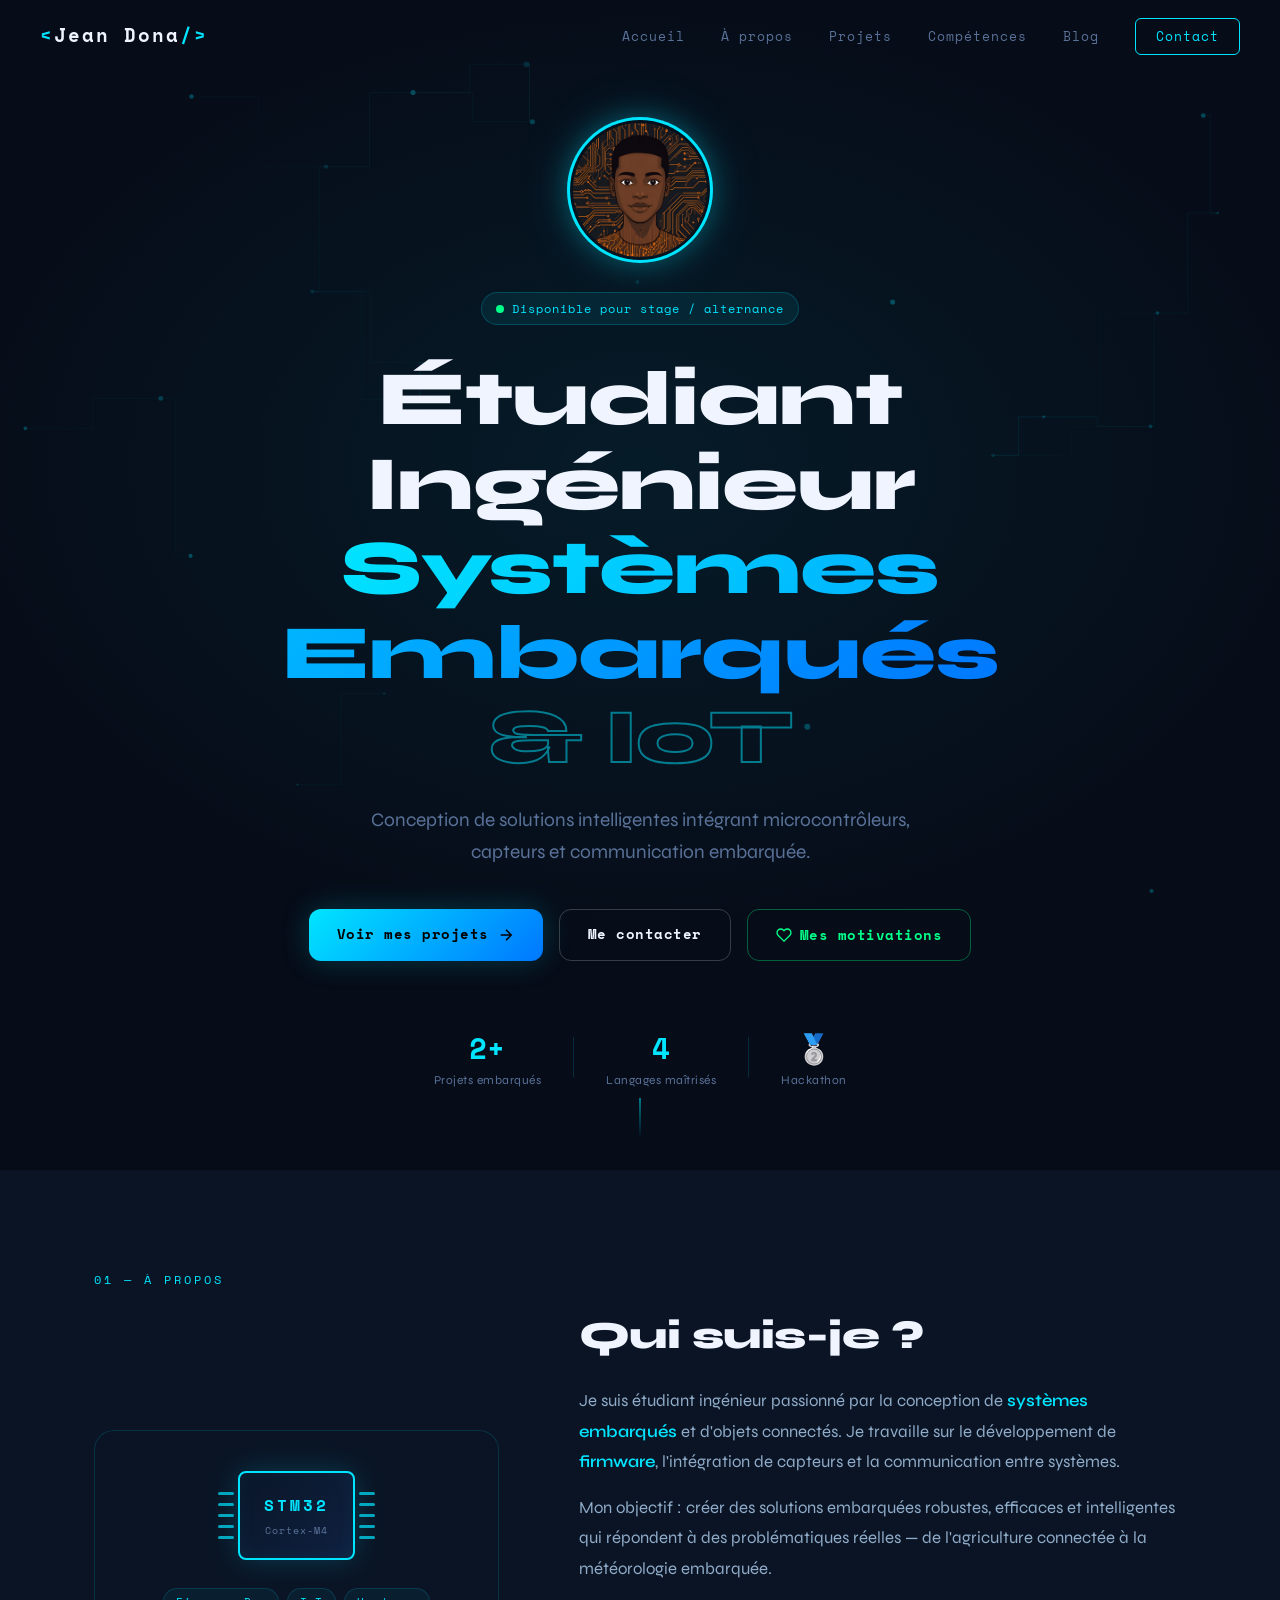
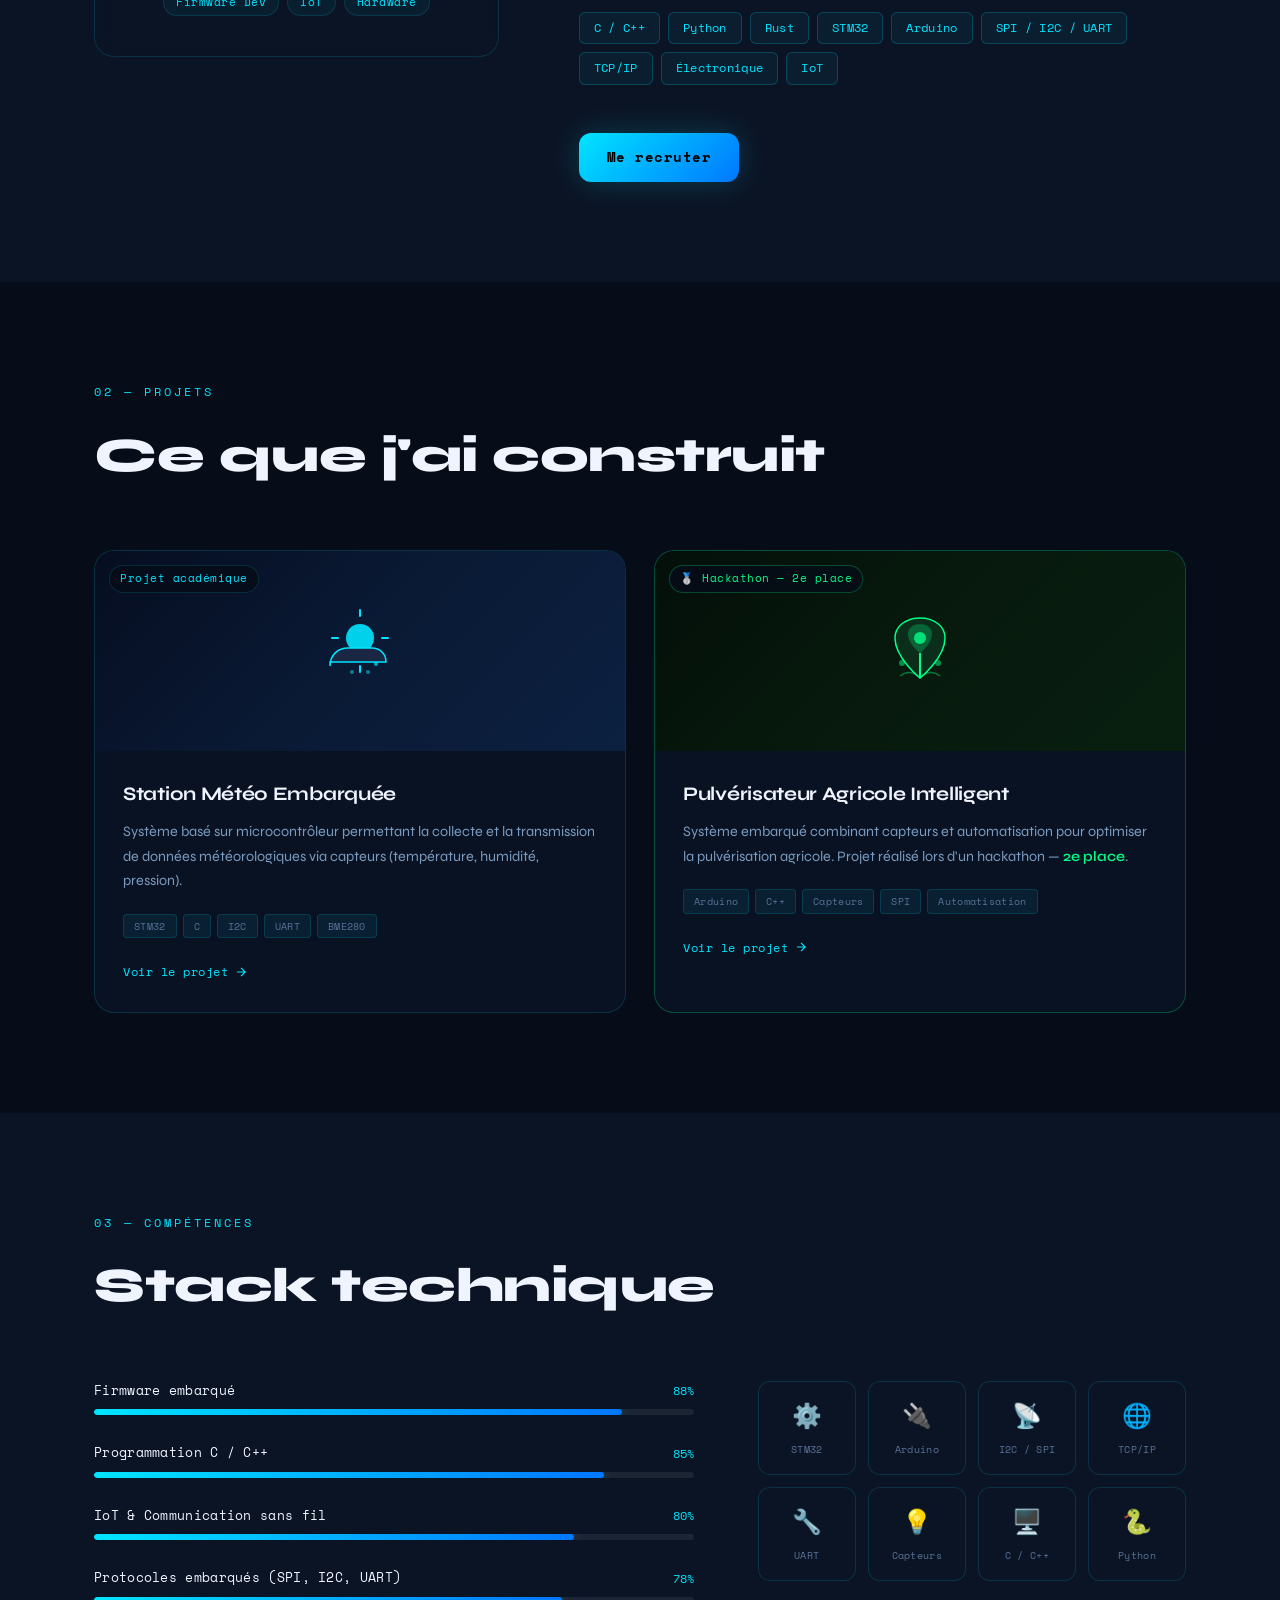
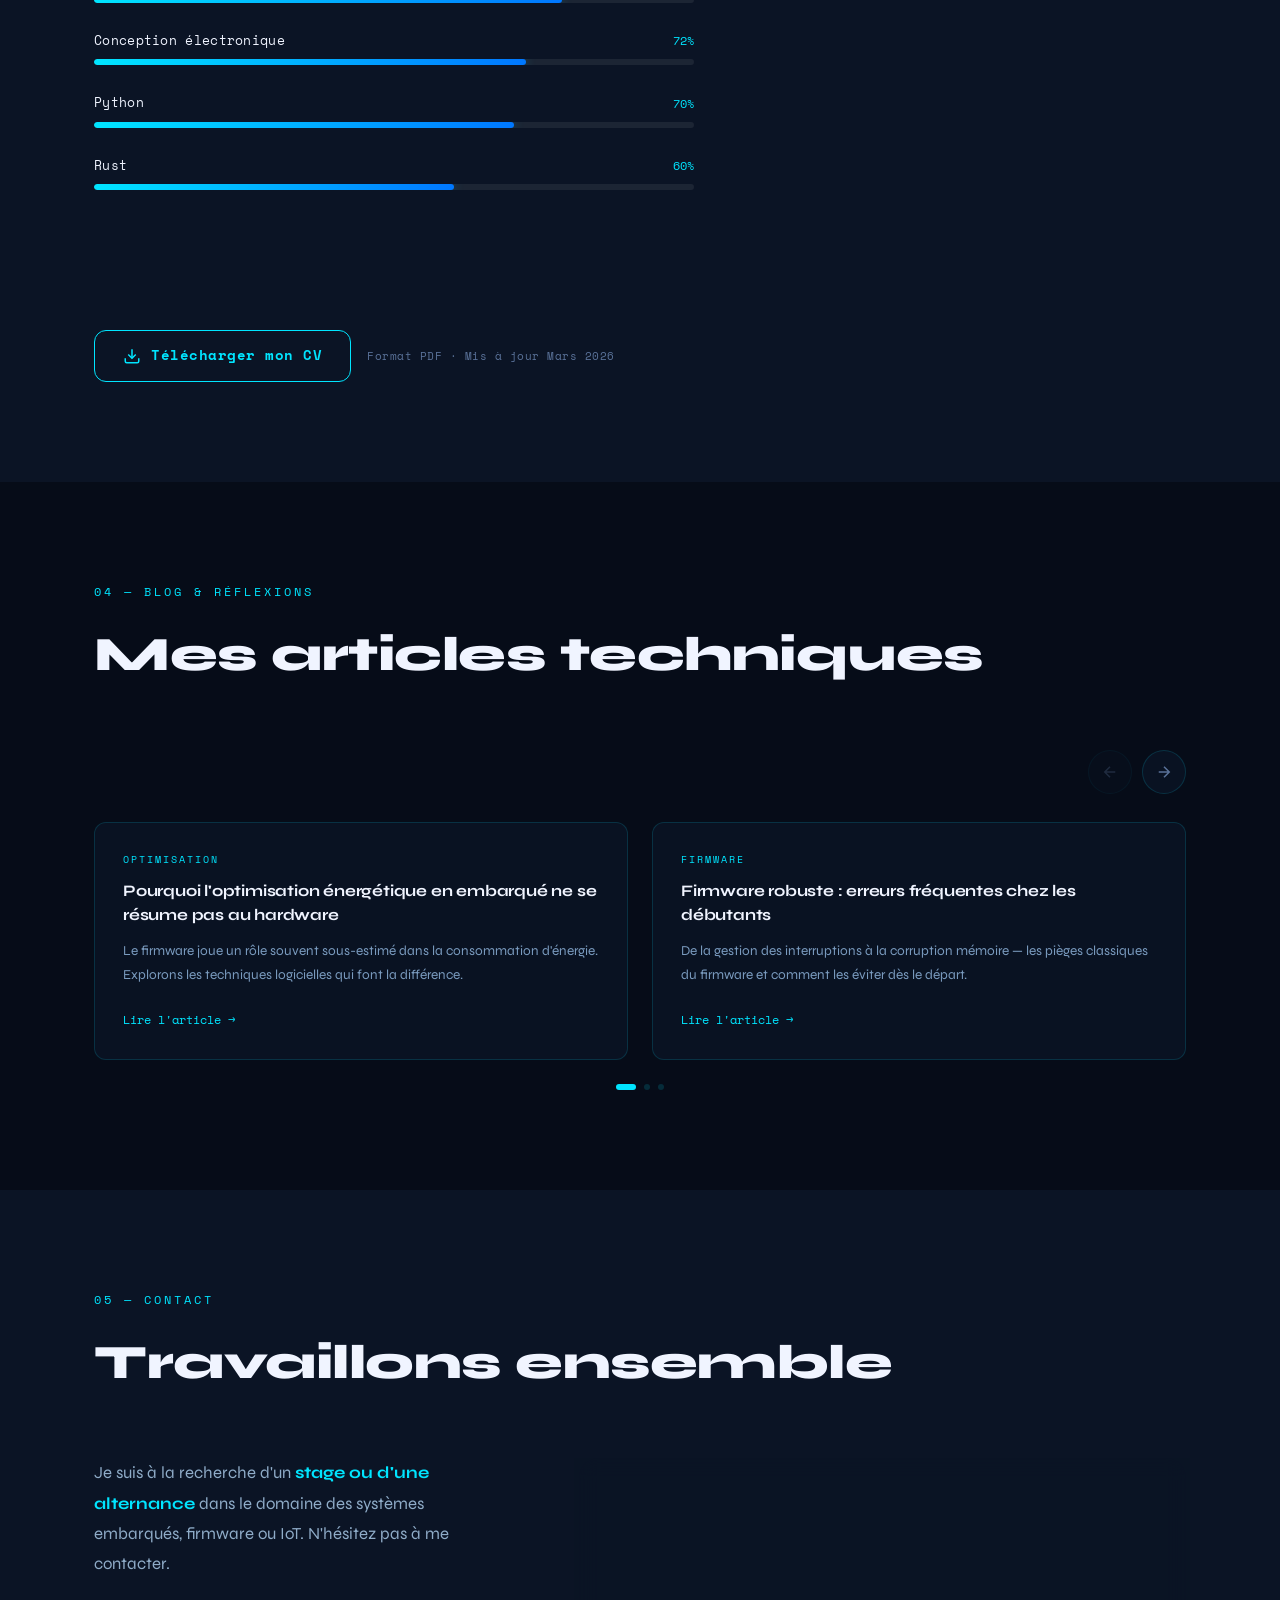
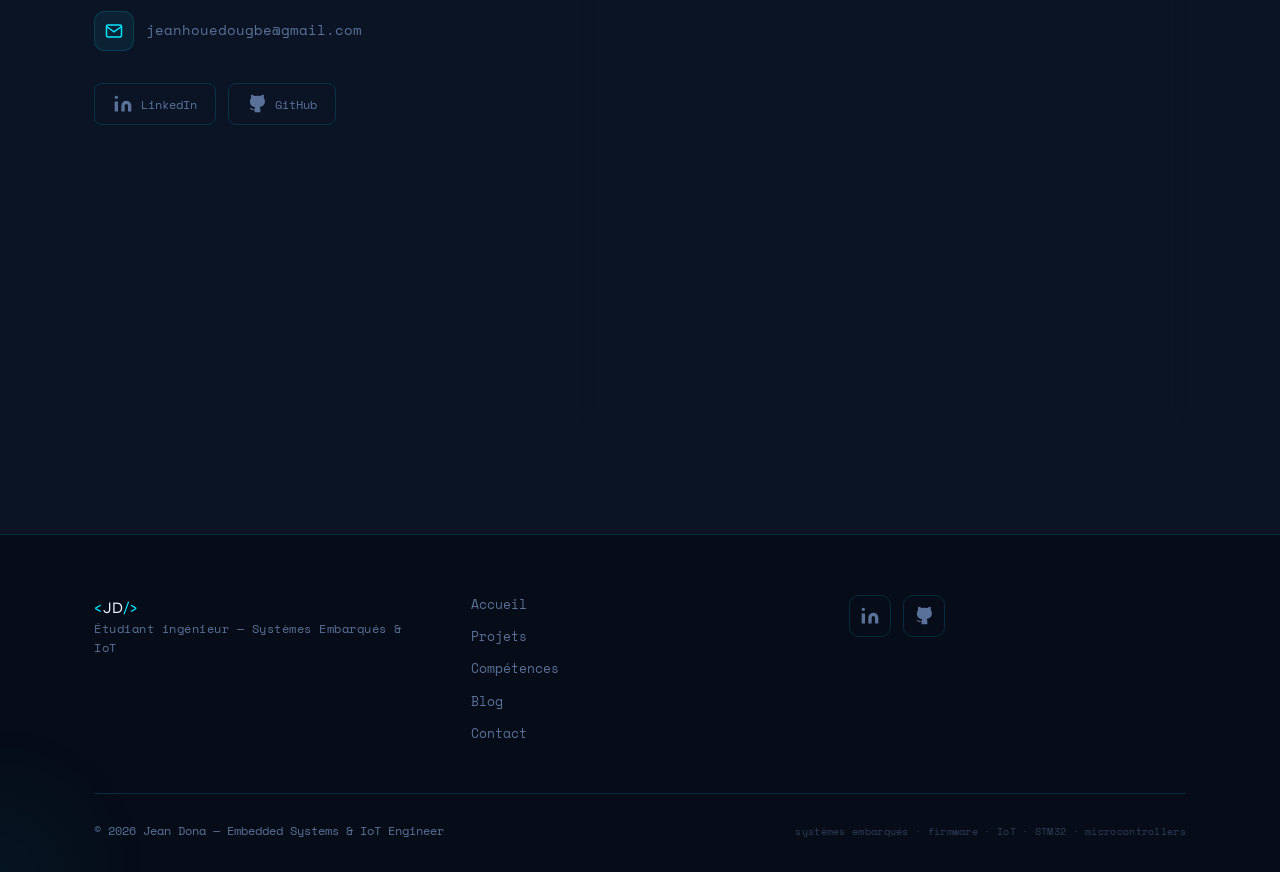
==== commit 8544c967: "Une petite amélioration" ====
--- a/public/index.html
+++ b/public/index.html
@@ -398,7 +398,7 @@
           </div>
           <div class="form-group">
             <label for="object">Objet</label>
-            <input type="object" id="object" name="object" placeholder="Objet" required />
+            <input type="text" id="object" name="object" placeholder="Objet du message" required />
           </div>
           <div class="form-group">
             <label for="message">Message</label>
--- a/public/css/style.css
+++ b/public/css/style.css
@@ -331,6 +331,21 @@
   }
 }
 
+/* ---- FIX MODALE MOBILE ---- */
+@media (max-width: 768px) {
+  .motiv-overlay {
+    align-items: flex-end;
+    padding: 0;
+  }
+
+  .motiv-modal {
+    max-height: 85vh;
+    overflow-y: auto;
+    border-radius: 20px 20px 0 0;
+    padding: 32px 24px;
+    width: 100%;
+  }
+}
 
 /* =============================================
    SECTION COMMONS
--- a/public/css/article.css
+++ b/public/css/article.css
@@ -58,13 +58,20 @@
   gap: 12px;
 }
 .author-avatar-small {
-  width: 44px; height: 44px;
+  width: 44px;
+  height: 44px;
   border-radius: 50%;
-  background: linear-gradient(135deg, var(--cyan), #0077ff);
   border: 2px solid rgba(0,229,255,0.3);
-  background-image: url('photo.jpg');
-  background-size: cover;
-  background-position: center;
+  overflow: hidden;
+  flex-shrink: 0;
+}
+
+.author-avatar-small img {
+  width: 100%;
+  height: 100%;
+  object-fit: cover;
+  object-position: center top;
+  border-radius: 50%;
 }
 .author-name {
   display: block;
@@ -400,16 +407,26 @@
 
 /* Author card */
 .author-card { text-align: center; }
+
 .author-avatar-big {
-  width: 80px; height: 80px;
+  width: 80px;
+  height: 80px;
   border-radius: 50%;
-  background: linear-gradient(135deg, var(--cyan), #0077ff);
   border: 3px solid rgba(0,229,255,0.3);
+  overflow: hidden;
   margin: 0 auto 12px;
-  background-image: url('photo.jpg');
-  background-size: cover;
-  background-position: center;
-}
+  flex-shrink: 0;
+}
+
+.author-avatar-big img {
+  width: 100%;
+  height: 100%;
+  object-fit: cover;
+  object-position: center top;
+  border-radius: 50%;
+}
+
+
 .author-card h4 {
   font-size: 1rem;
   font-weight: 700;
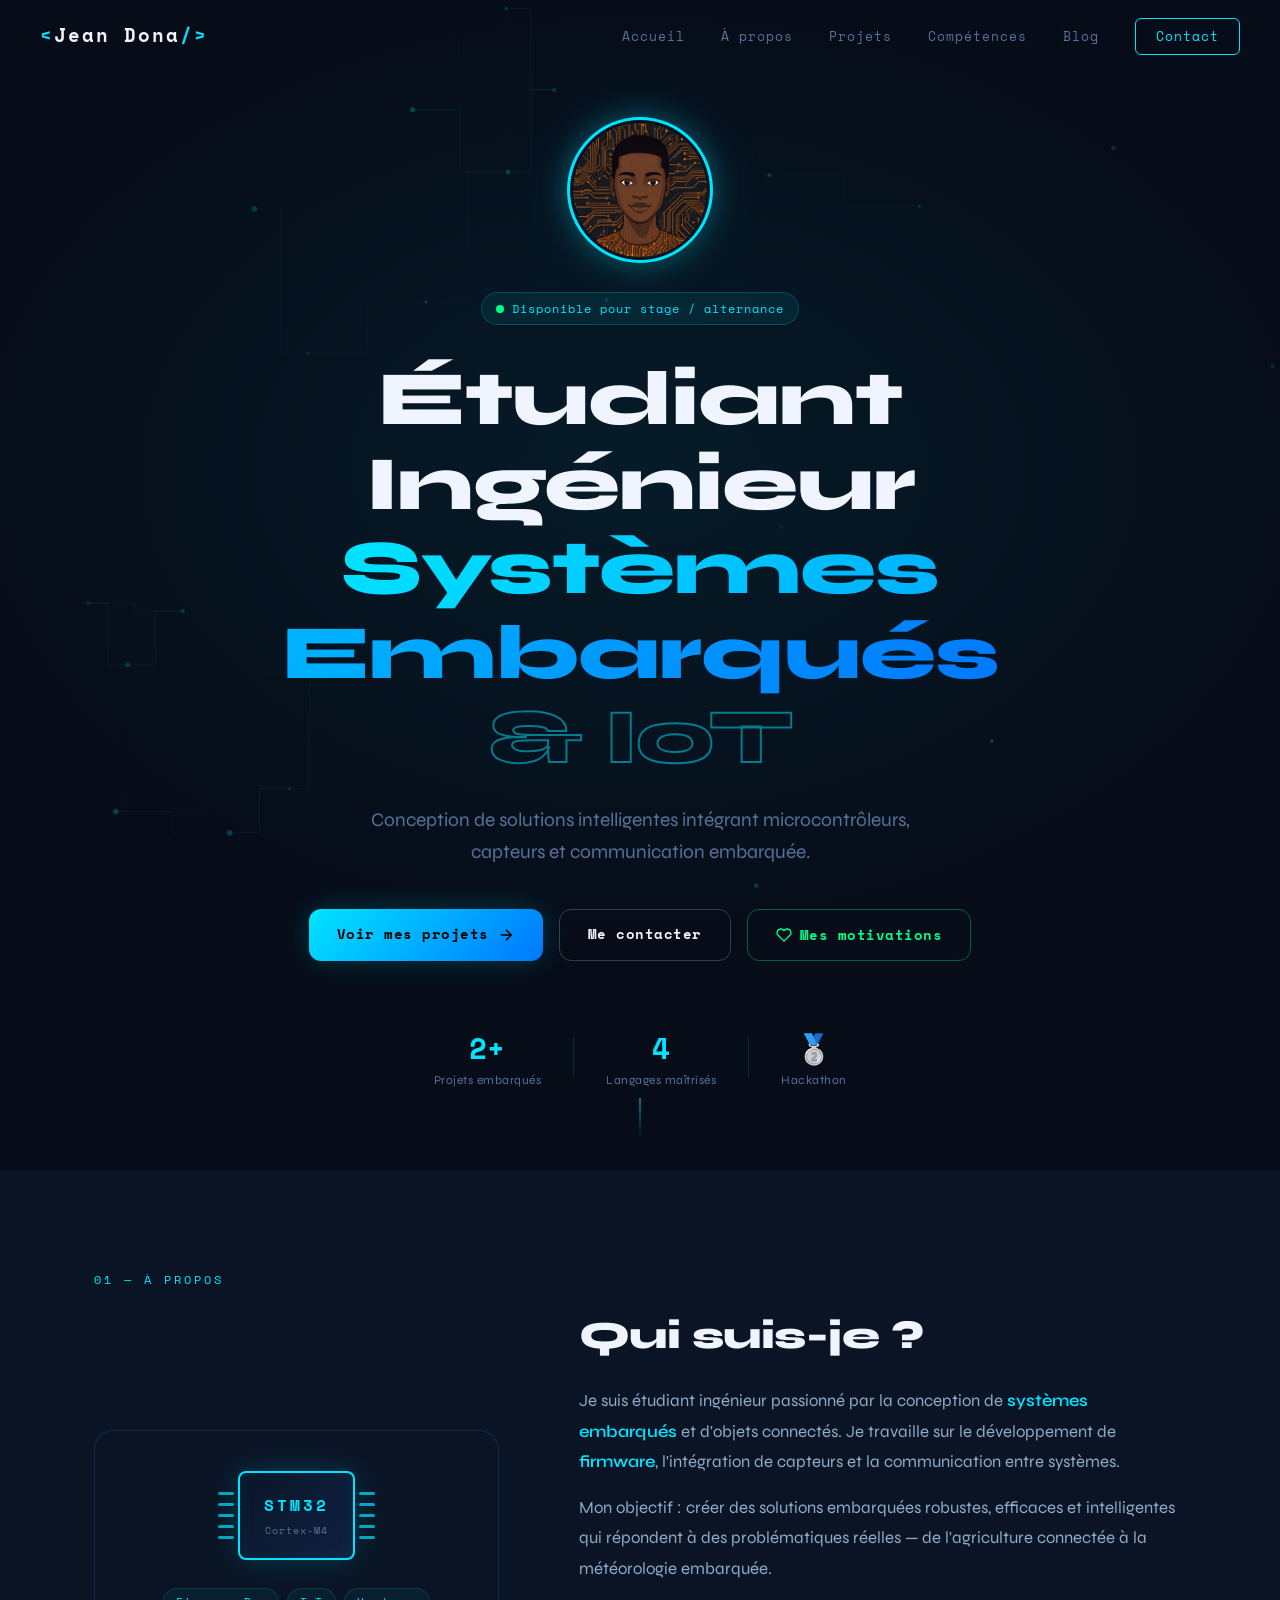
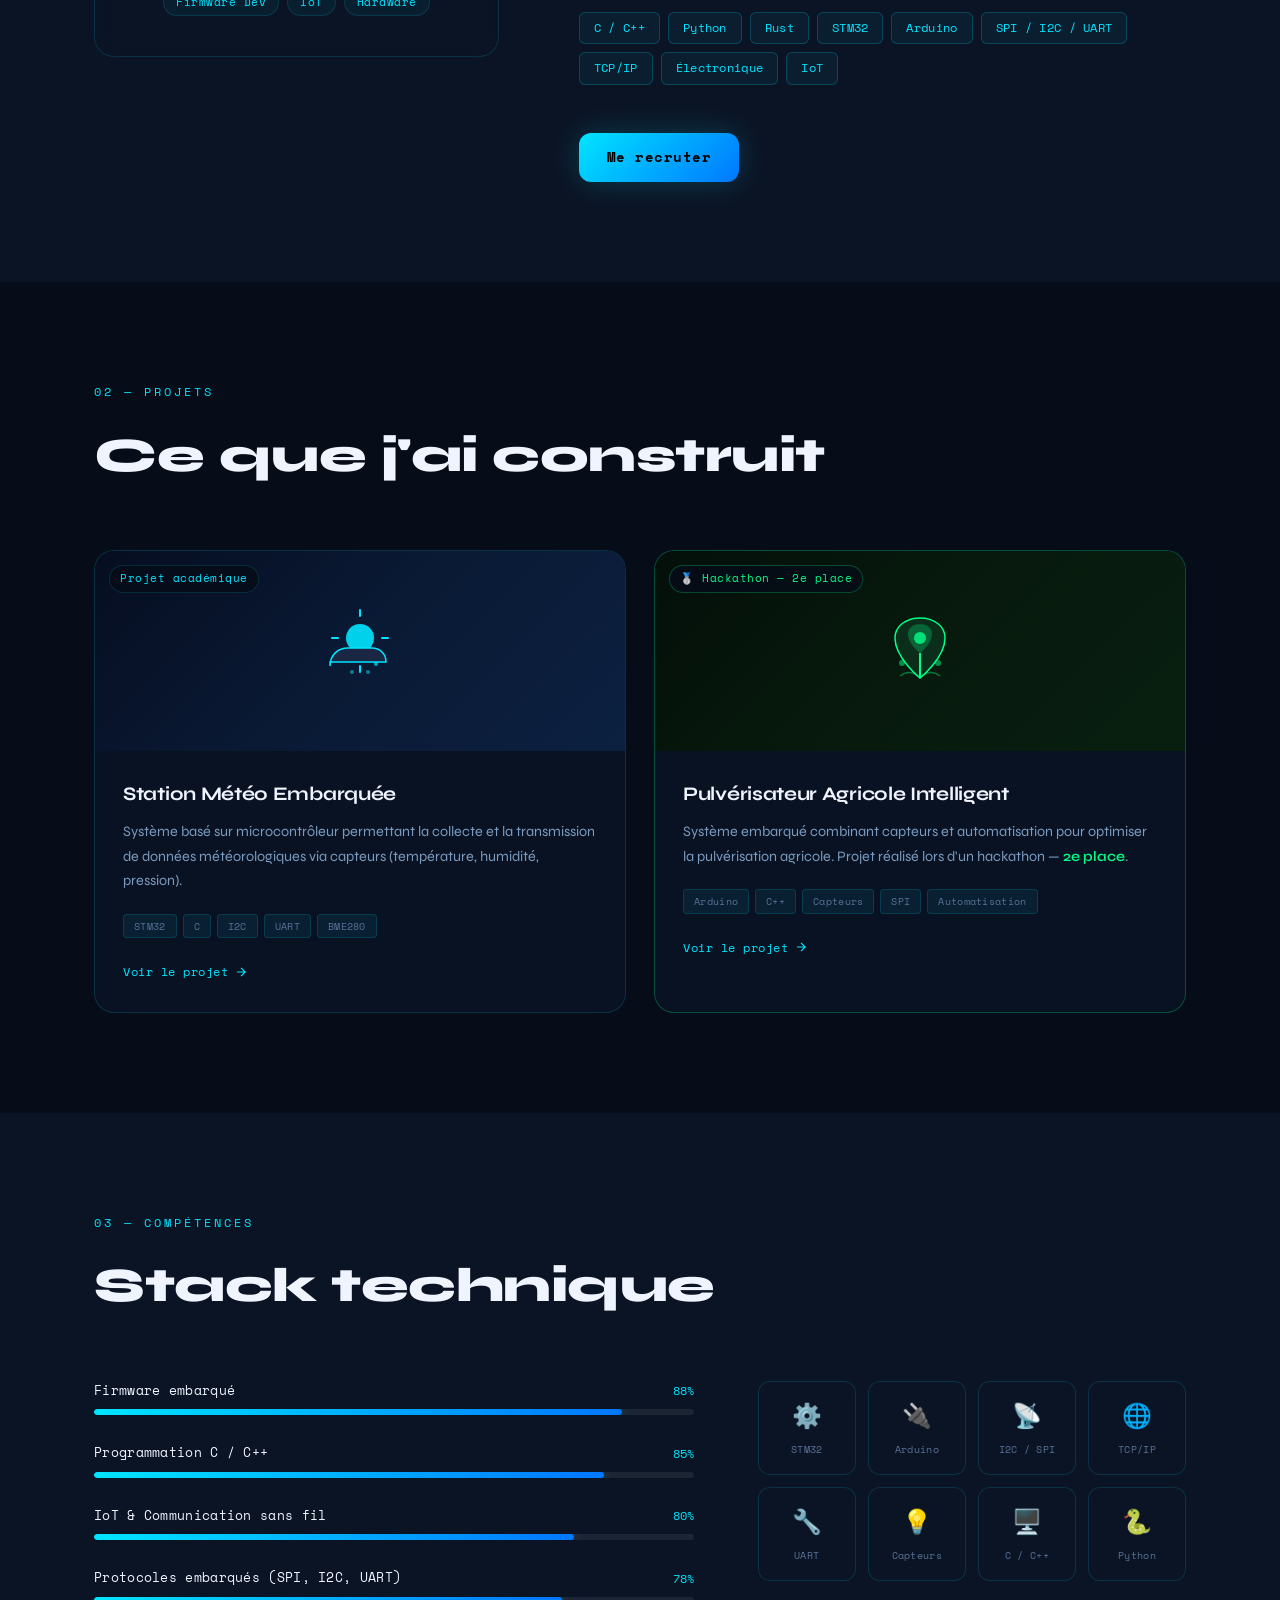
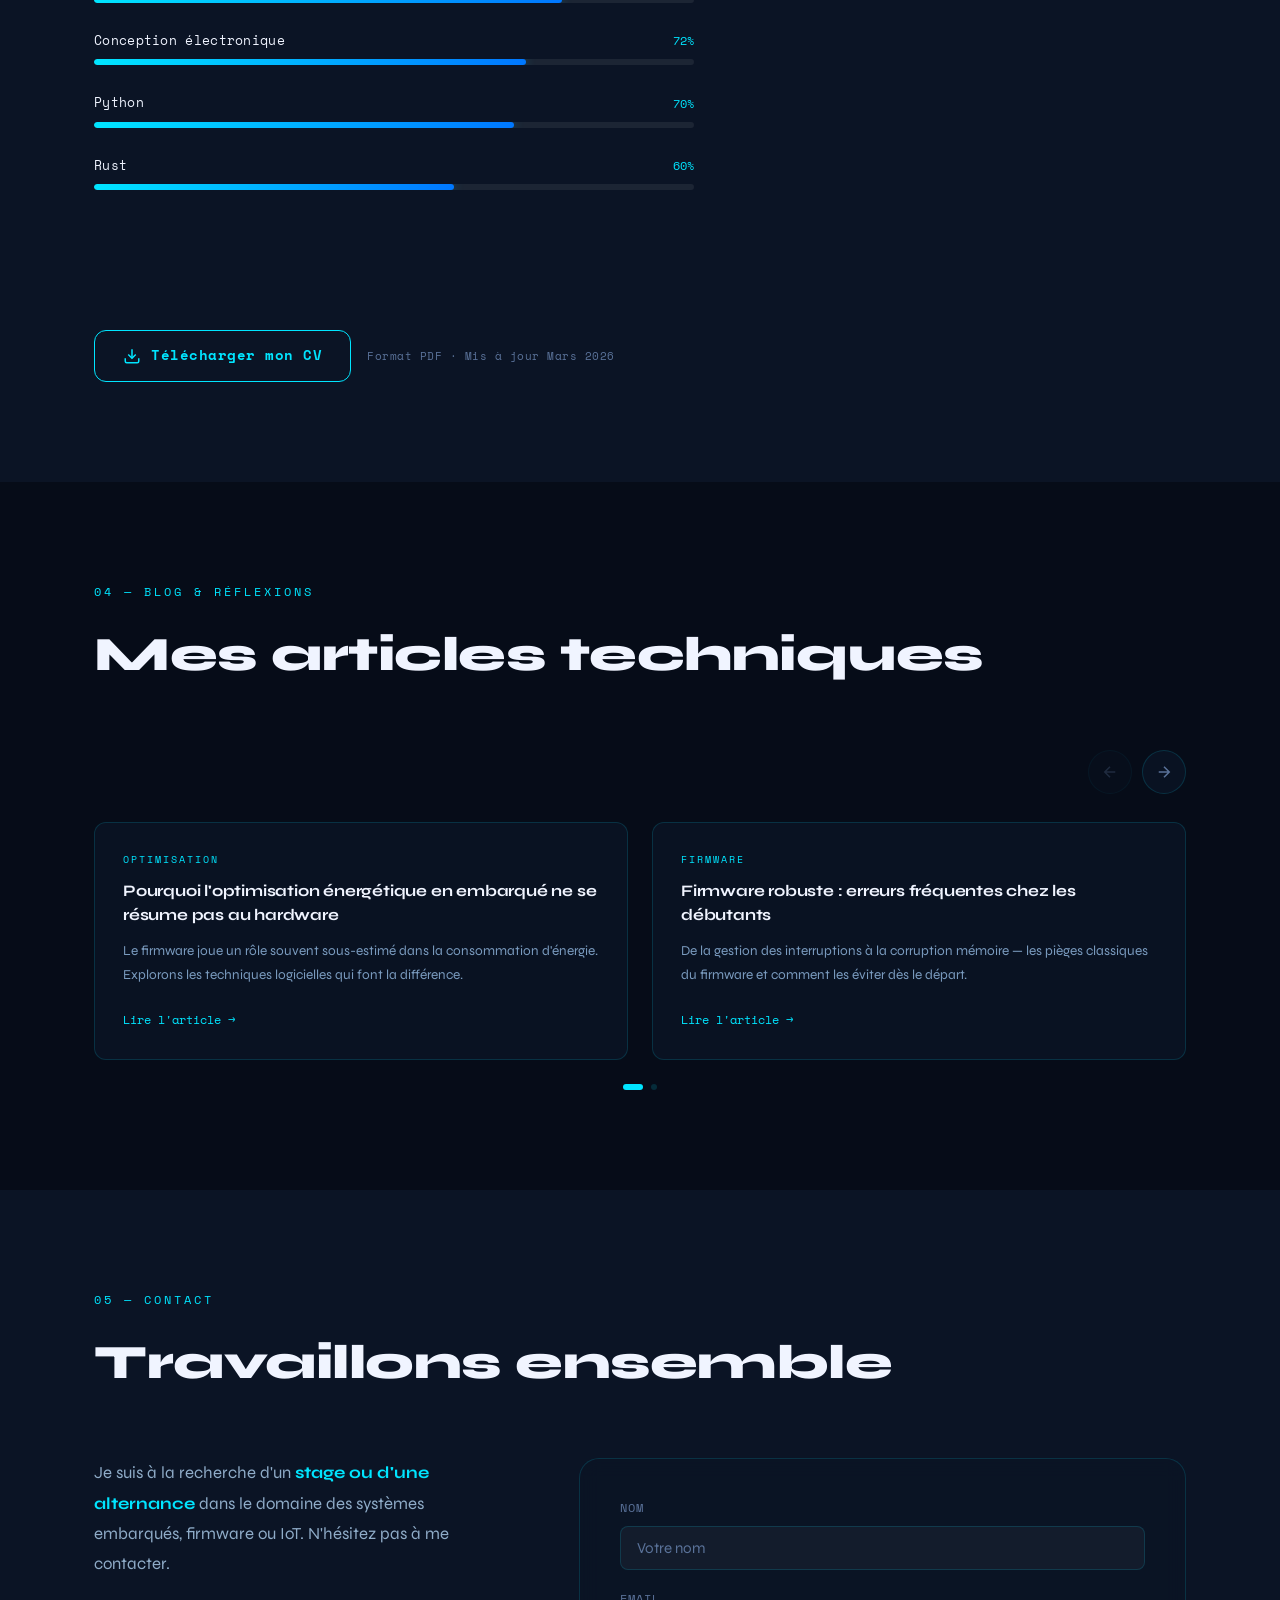
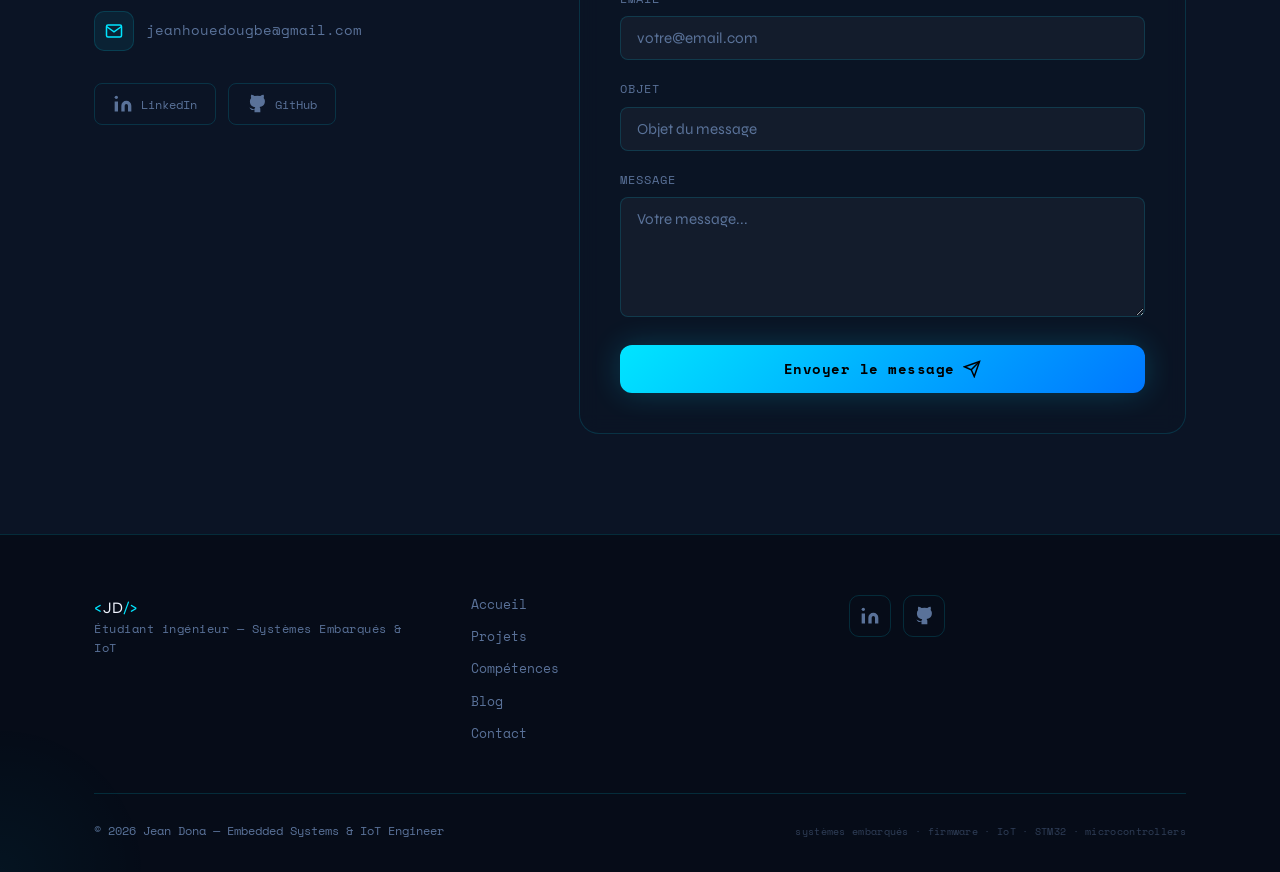
==== commit ff2cd7ee: "D'autre modifications importantes : coming-soon" ====
--- a/public/index.html
+++ b/public/index.html
@@ -210,7 +210,7 @@
               <span>SPI</span>
               <span>Automatisation</span>
             </div>
-            <a href="#" class="btn-project">
+            <a href="coming-soon.html" class="btn-project">
               Voir le projet
               <svg width="14" height="14" viewBox="0 0 24 24" fill="none" stroke="currentColor" stroke-width="2"><path d="M5 12h14M12 5l7 7-7 7"/></svg>
             </a>
@@ -328,15 +328,15 @@
             <div class="blog-cat">Firmware</div>
             <h3>Firmware robuste : erreurs fréquentes chez les débutants</h3>
             <p>De la gestion des interruptions à la corruption mémoire — les pièges classiques du firmware et comment les éviter dès le départ.</p>
-            <a href="article.html" class="blog-link">Lire l'article →</a>
+            <a href="coming-soon.html" class="blog-link">Lire l'article →</a>
           </article>
           <article class="blog-card">
             <div class="blog-cat">Systèmes Temps Réel</div>
             <h3>Temps réel vs performance : faut-il vraiment choisir ?</h3>
             <p>Analyse des compromis entre déterminisme et performance dans les systèmes embarqués avec ou sans RTOS.</p>
-            <a href="article.html" class="blog-link">Lire l'article →</a>
+            <a href="coming-soon.html" class="blog-link">Lire l'article →</a>
           </article>
-          <article class="blog-card">
+          <!-- <article class="blog-card">
             <div class="blog-cat">IoT</div>
             <h3>MQTT vs HTTP pour l'IoT embarqué : quel protocole choisir ?</h3>
             <p>Comparaison technique des deux protocoles les plus utilisés en IoT — consommation, latence, complexité d'implémentation.</p>
@@ -353,7 +353,7 @@
             <h3>Maîtriser les interruptions sur STM32 : pièges et bonnes pratiques</h3>
             <p>NVIC, priorités, ISR courtes, variables volatiles — tout ce que les débutants ratent avec les interruptions STM32.</p>
             <a href="article.html" class="blog-link">Lire l'article →</a>
-          </article>
+          </article> -->
         </div>
         <div class="carousel-dots" id="carousel-dots"></div>
       </div>
@@ -456,28 +456,48 @@
     <div class="motiv-tag">💡 Ce qui me drive</div>
     <h2>Pourquoi les systèmes embarqués ?</h2>
     <div class="motiv-body">
-      <p>
-        Depuis que j'ai allumé ma première LED avec un Arduino, j'ai compris que le code pouvait 
-        avoir un impact <strong>physique et concret</strong> sur le monde réel. Ce lien direct entre 
-        le logiciel et le matériel est ce qui me passionne dans les systèmes embarqués.
-      </p>
-      <p>
-        Je suis motivé par les <strong>contraintes réelles</strong> de ce domaine : optimiser chaque 
-        octet de mémoire, chaque cycle d'horloge, chaque microampère consommé. C'est une discipline 
-        qui demande rigueur, créativité et une compréhension profonde du matériel.
-      </p>
-      <p>
-        Mon objectif est de contribuer à des projets qui ont du sens — que ce soit dans 
-        l'<strong>agriculture connectée</strong>, la <strong>santé embarquée</strong> ou les 
-        <strong>systèmes industriels</strong> — en apportant des solutions firmware robustes et efficientes.
-      </p>
-      <div class="motiv-values">
-        <div class="motiv-value"><span>⚡</span> Performance</div>
-        <div class="motiv-value"><span>🔧</span> Rigueur technique</div>
-        <div class="motiv-value"><span>🌱</span> Impact concret</div>
-        <div class="motiv-value"><span>🚀</span> Innovation</div>
-      </div>
-    </div>
+    <p>
+      Les systèmes embarqués sont au cœur de nombreuses innovations industrielles : objets connectés,
+      systèmes industriels, mobilité intelligente ou encore dispositifs scientifiques.
+      Derrière ces technologies se trouvent des défis techniques exigeants : contraintes de ressources,
+      exigences de fiabilité élevées, optimisation énergétique et intégration complexe matériel/logiciel.
+      C'est précisément ce type d'environnement qui m'attire.
+    </p>
+    <p>
+      Mon objectif est de devenir un ingénieur capable de concevoir des systèmes embarqués
+      <strong>robustes, efficaces et fiables</strong>, en maîtrisant l'ensemble du cycle de développement :
+      analyse fonctionnelle, conception d'architecture, développement firmware, intégration et validation terrain.
+    </p>
+    <p>
+      Lors du développement de ma station météo embarquée, l'optimisation du firmware et la gestion
+      des interruptions m'ont permis de <strong>réduire la consommation énergétique de 25 à 30 %</strong>,
+      tout en maintenant une disponibilité système supérieure à 95 % lors des phases de validation.
+      Ces expériences m'ont confirmé que les systèmes embarqués nécessitent une <strong>approche système globale</strong>,
+      où chaque décision technique impacte performance, fiabilité et consommation.
+    </p>
+    <p>Je souhaite contribuer à des projets confrontés à des enjeux concrets :</p>
+    <ul class="motiv-list">
+      <li>Conception d'architectures embarquées robustes sous contraintes matérielles</li>
+      <li>Optimisation énergétique de systèmes autonomes</li>
+      <li>Fiabilité et validation de firmware en conditions réelles</li>
+      <li>Intégration de capteurs et protocoles de communication embarqués</li>
+      <li>Gestion des contraintes temps réel et de performance</li>
+      <li>Évolution des architectures face à l'obsolescence des composants</li>
+    </ul>
+    <p>
+      Au-delà des compétences techniques, l'alternance représente pour moi une opportunité
+      d'apprendre au contact d'ingénieurs expérimentés et de contribuer à des <strong>projets à impact concret</strong>.
+      Mon ambition est d'évoluer vers un rôle d'ingénieur capable de comprendre un système dans son ensemble,
+      d'identifier les contraintes critiques et de proposer des solutions techniques pertinentes.
+    </p>
+
+    <div class="motiv-values">
+      <div class="motiv-value"><span>⚡</span> Performance</div>
+      <div class="motiv-value"><span>🔧</span> Rigueur technique</div>
+      <div class="motiv-value"><span>🌱</span> Impact concret</div>
+      <div class="motiv-value"><span>🚀</span> Innovation</div>
+    </div>
+</div>
     <a href="#contact" class="btn btn-primary motiv-cta" id="motiv-cta">
       Me recruter
       <svg width="16" height="16" viewBox="0 0 24 24" fill="none" stroke="currentColor" stroke-width="2"><path d="M5 12h14M12 5l7 7-7 7"/></svg>
--- a/public/css/style.css
+++ b/public/css/style.css
@@ -332,15 +332,18 @@
 }
 
 /* ---- FIX MODALE MOBILE ---- */
+/* Desktop ET mobile */
+.motiv-modal {
+  max-height: 85vh;
+  overflow-y: auto;
+}
+
 @media (max-width: 768px) {
   .motiv-overlay {
     align-items: flex-end;
     padding: 0;
   }
-
   .motiv-modal {
-    max-height: 85vh;
-    overflow-y: auto;
     border-radius: 20px 20px 0 0;
     padding: 32px 24px;
     width: 100%;
@@ -1068,6 +1071,38 @@
   box-shadow: 0 0 24px rgba(0, 255, 136, 0.15);
 }
 
+/* ---- LISTE MOTIVATIONS ---- */
+.motiv-list {
+  list-style: none;
+  padding: 0;
+  margin: 12px 0 20px;
+  display: flex;
+  flex-direction: column;
+  gap: 8px;
+}
+.motiv-list li {
+  font-size: 0.88rem;
+  color: #8facc8;
+  padding: 8px 12px 8px 28px;
+  position: relative;
+  background: rgba(0,229,255,0.03);
+  border-left: 2px solid rgba(0,229,255,0.2);
+  border-radius: 0 6px 6px 0;
+  line-height: 1.5;
+}
+.motiv-list li::before {
+  content: '▸';
+  position: absolute;
+  left: 10px;
+  color: var(--cyan);
+  font-size: 0.75rem;
+}
+
+.motiv-body p,
+.motiv-list li {
+  text-align: justify;
+}
+
 /* ---- MODALE ---- */
 .motiv-overlay {
   position: fixed;
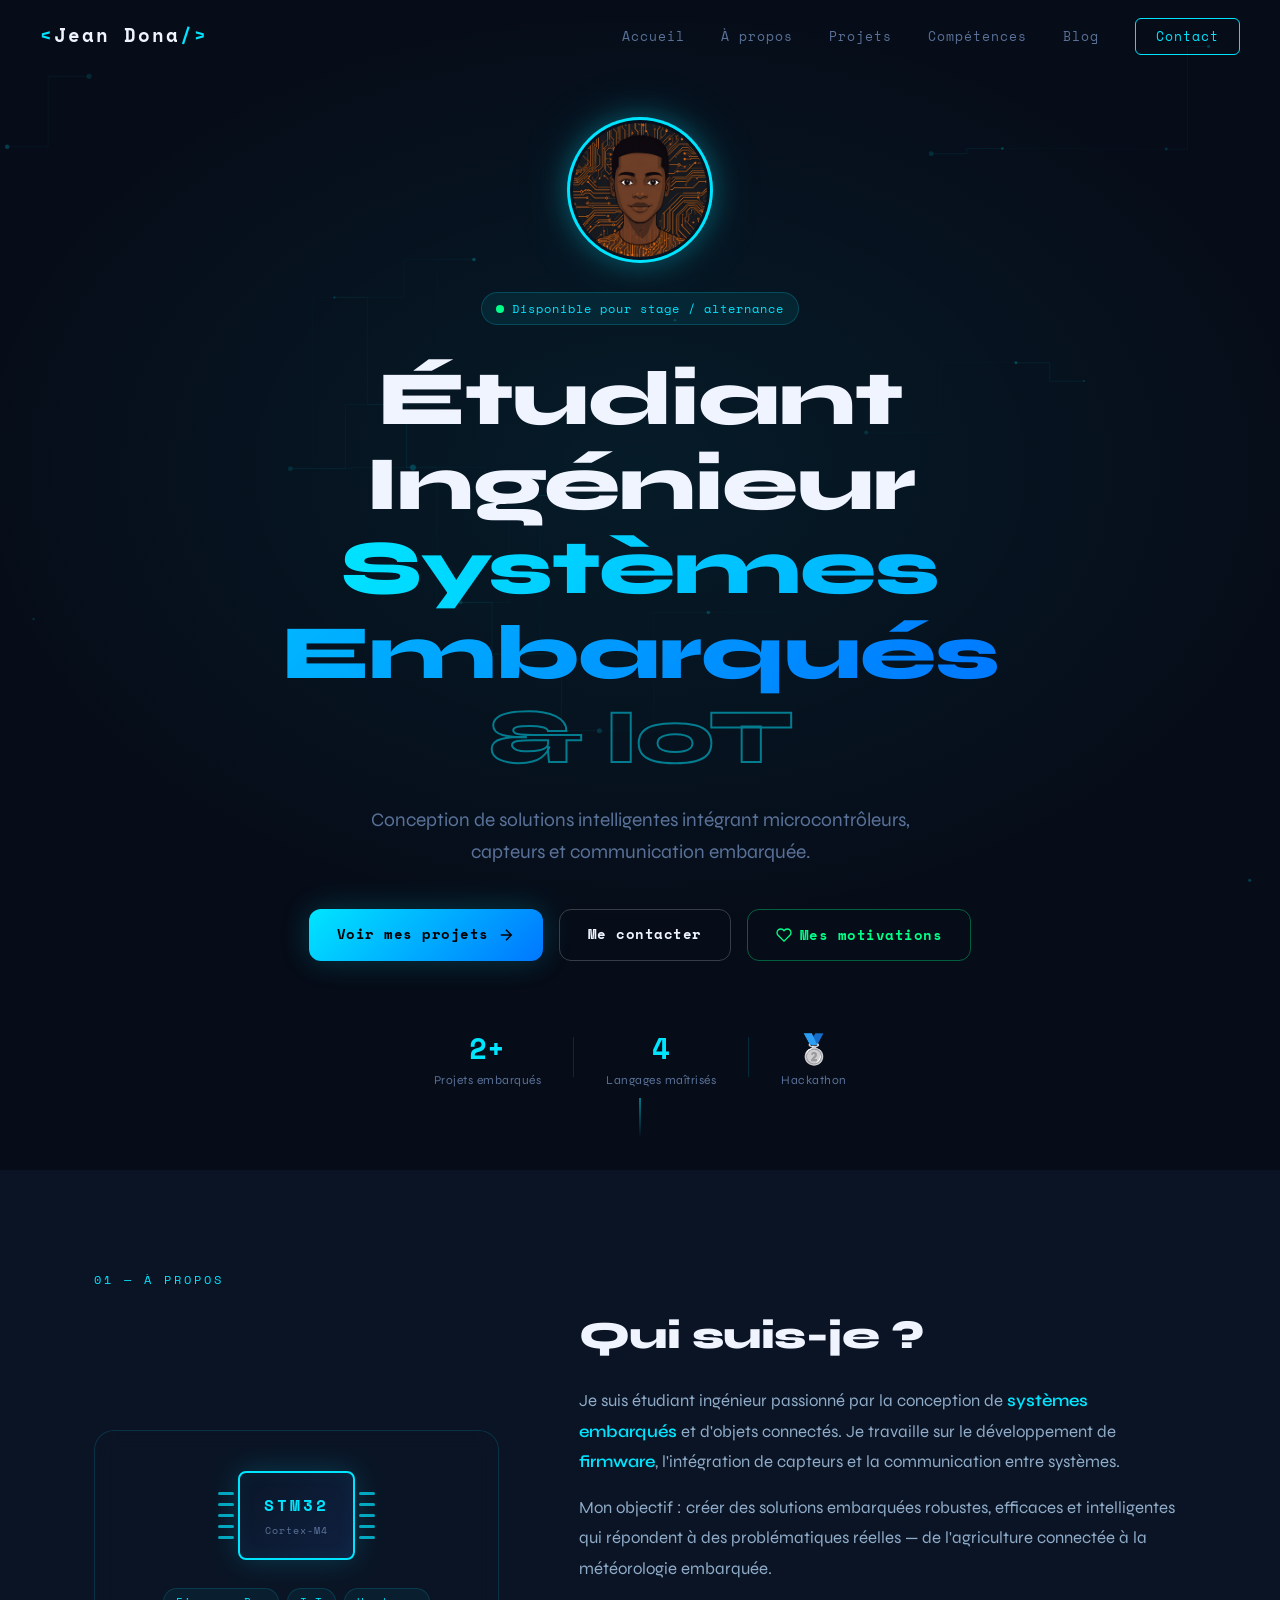
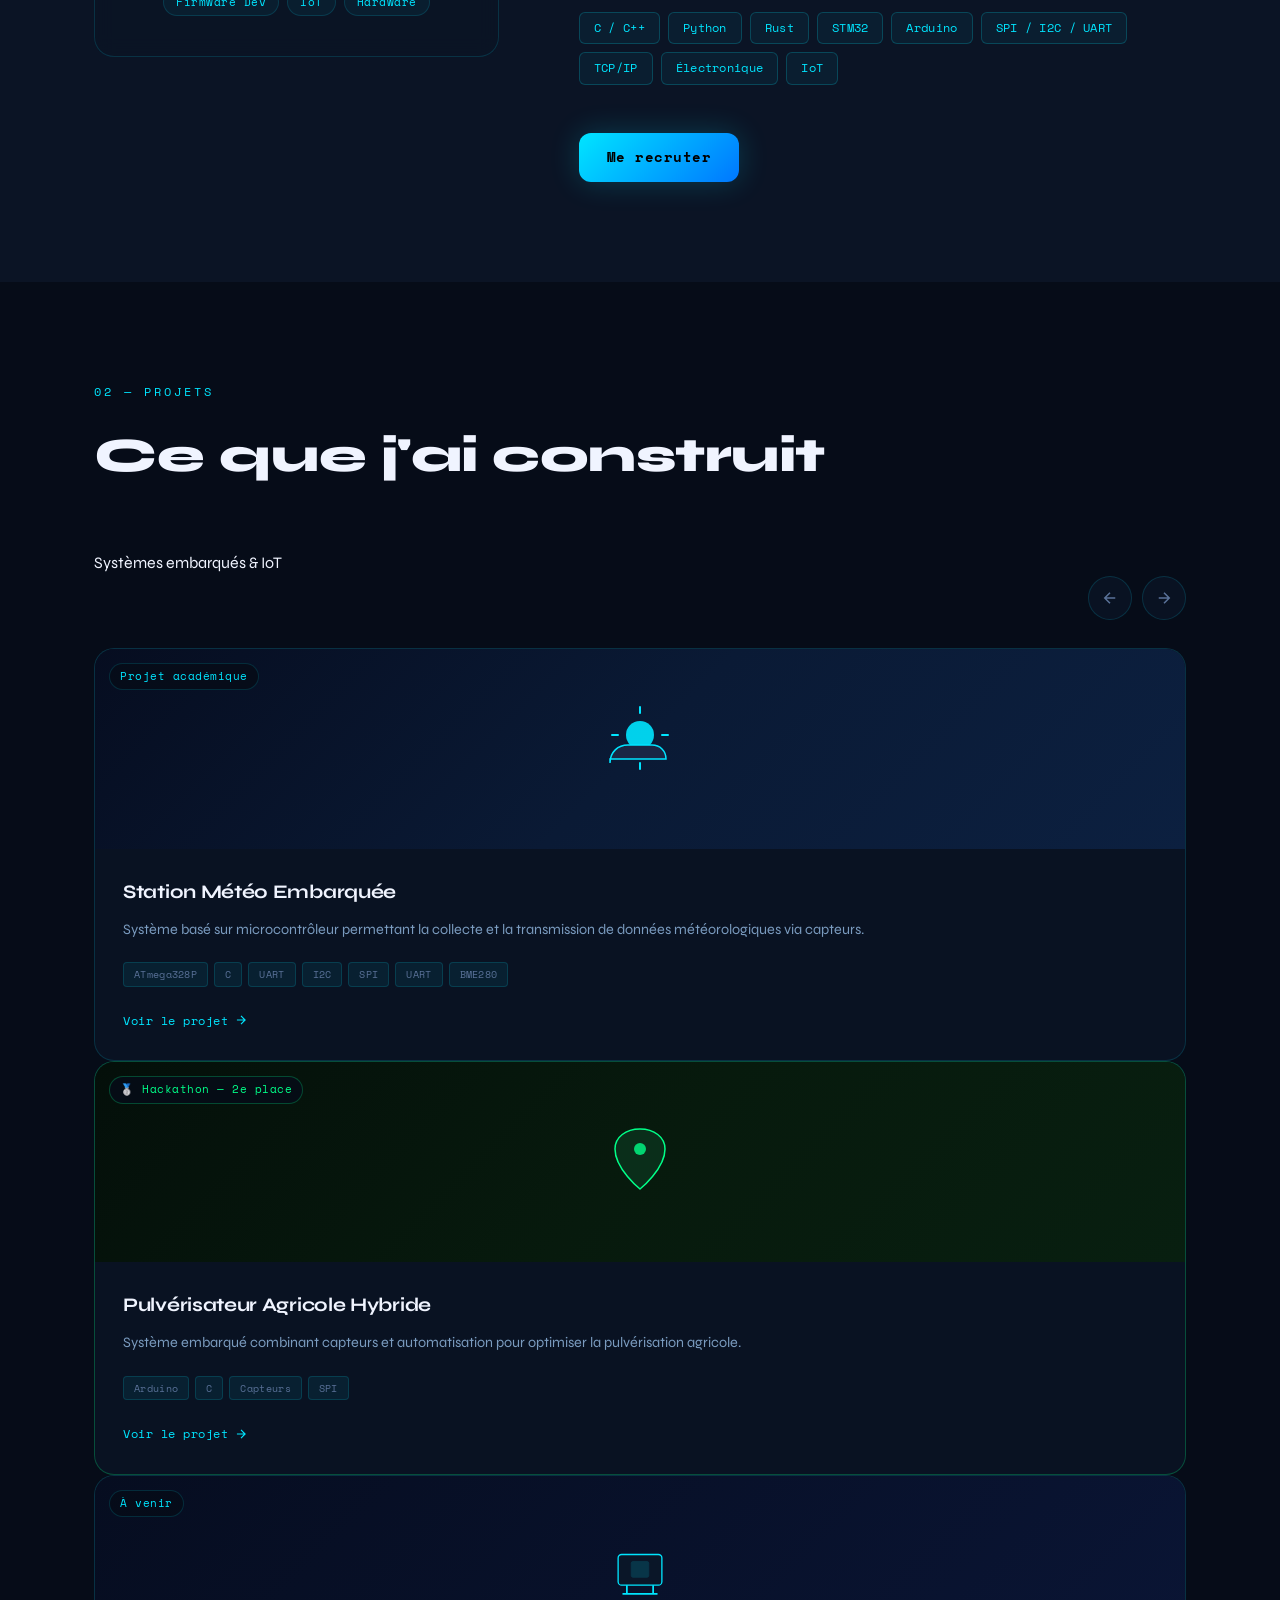
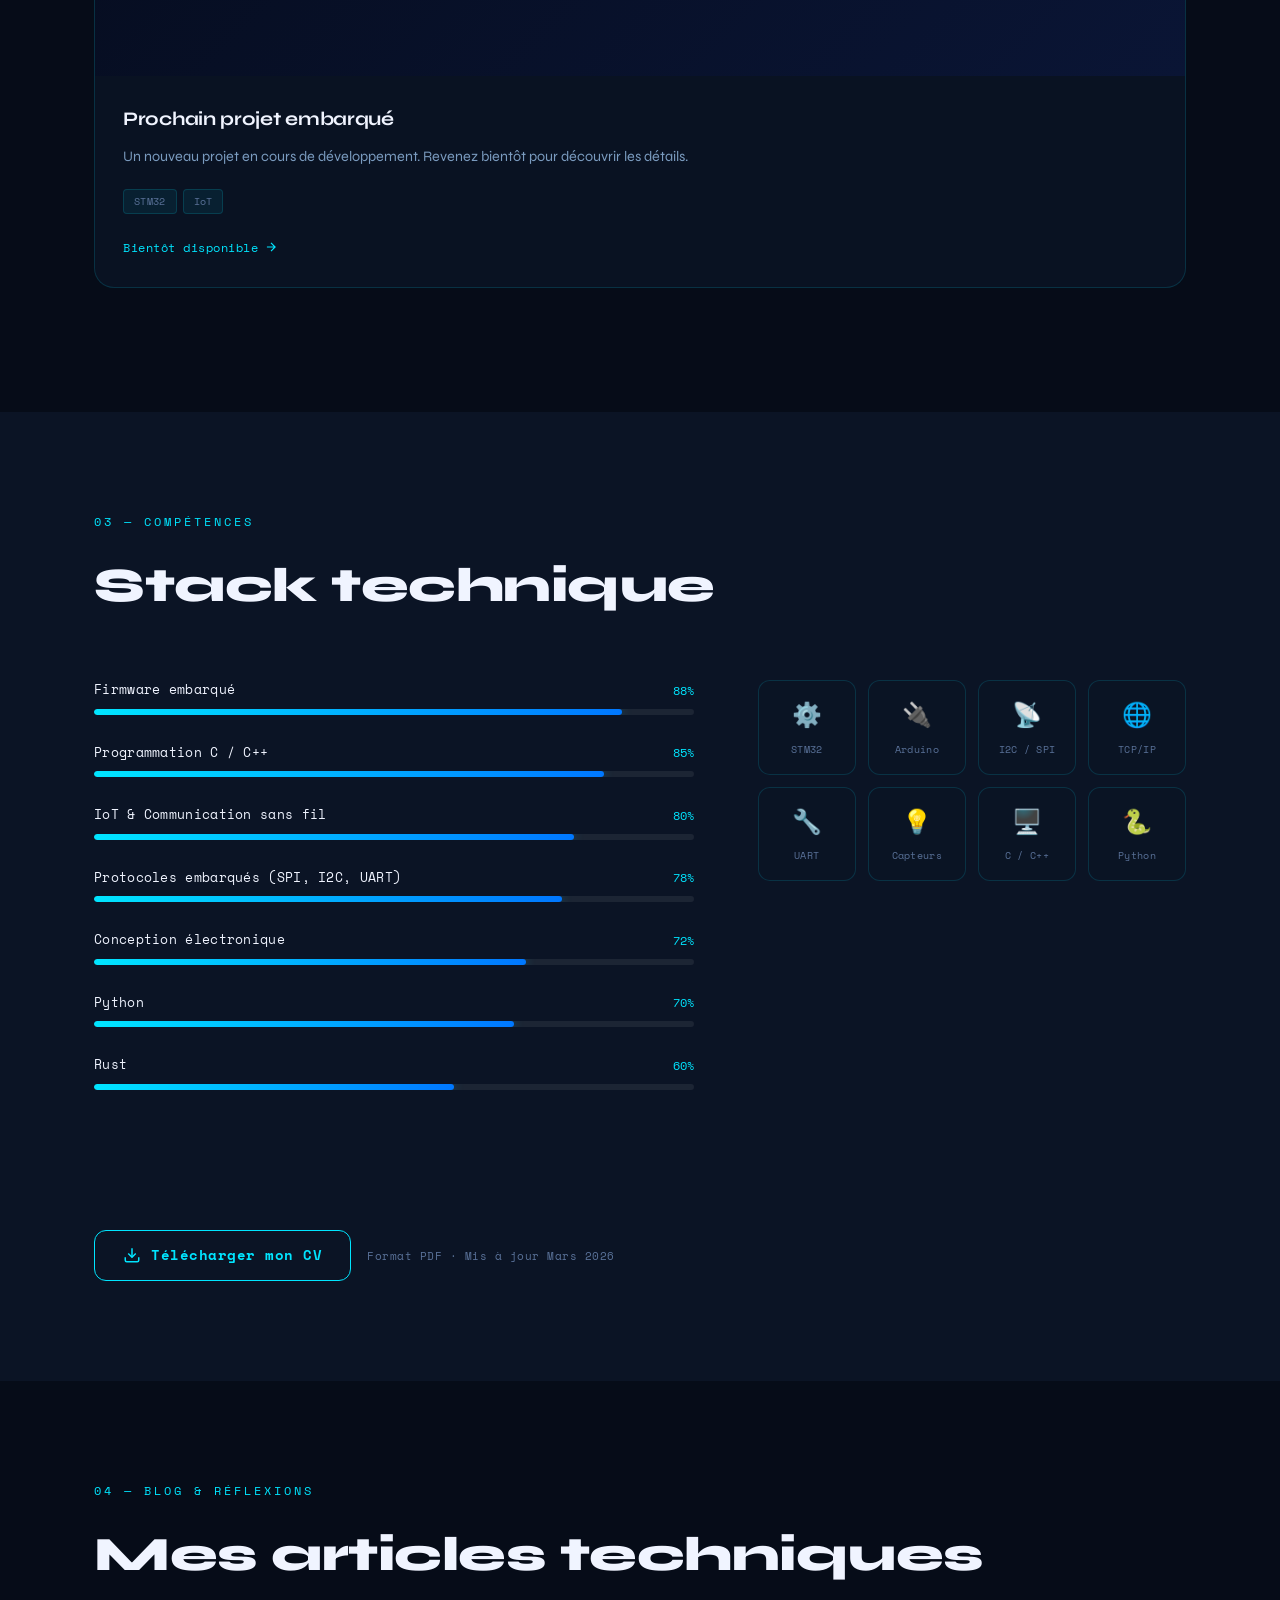
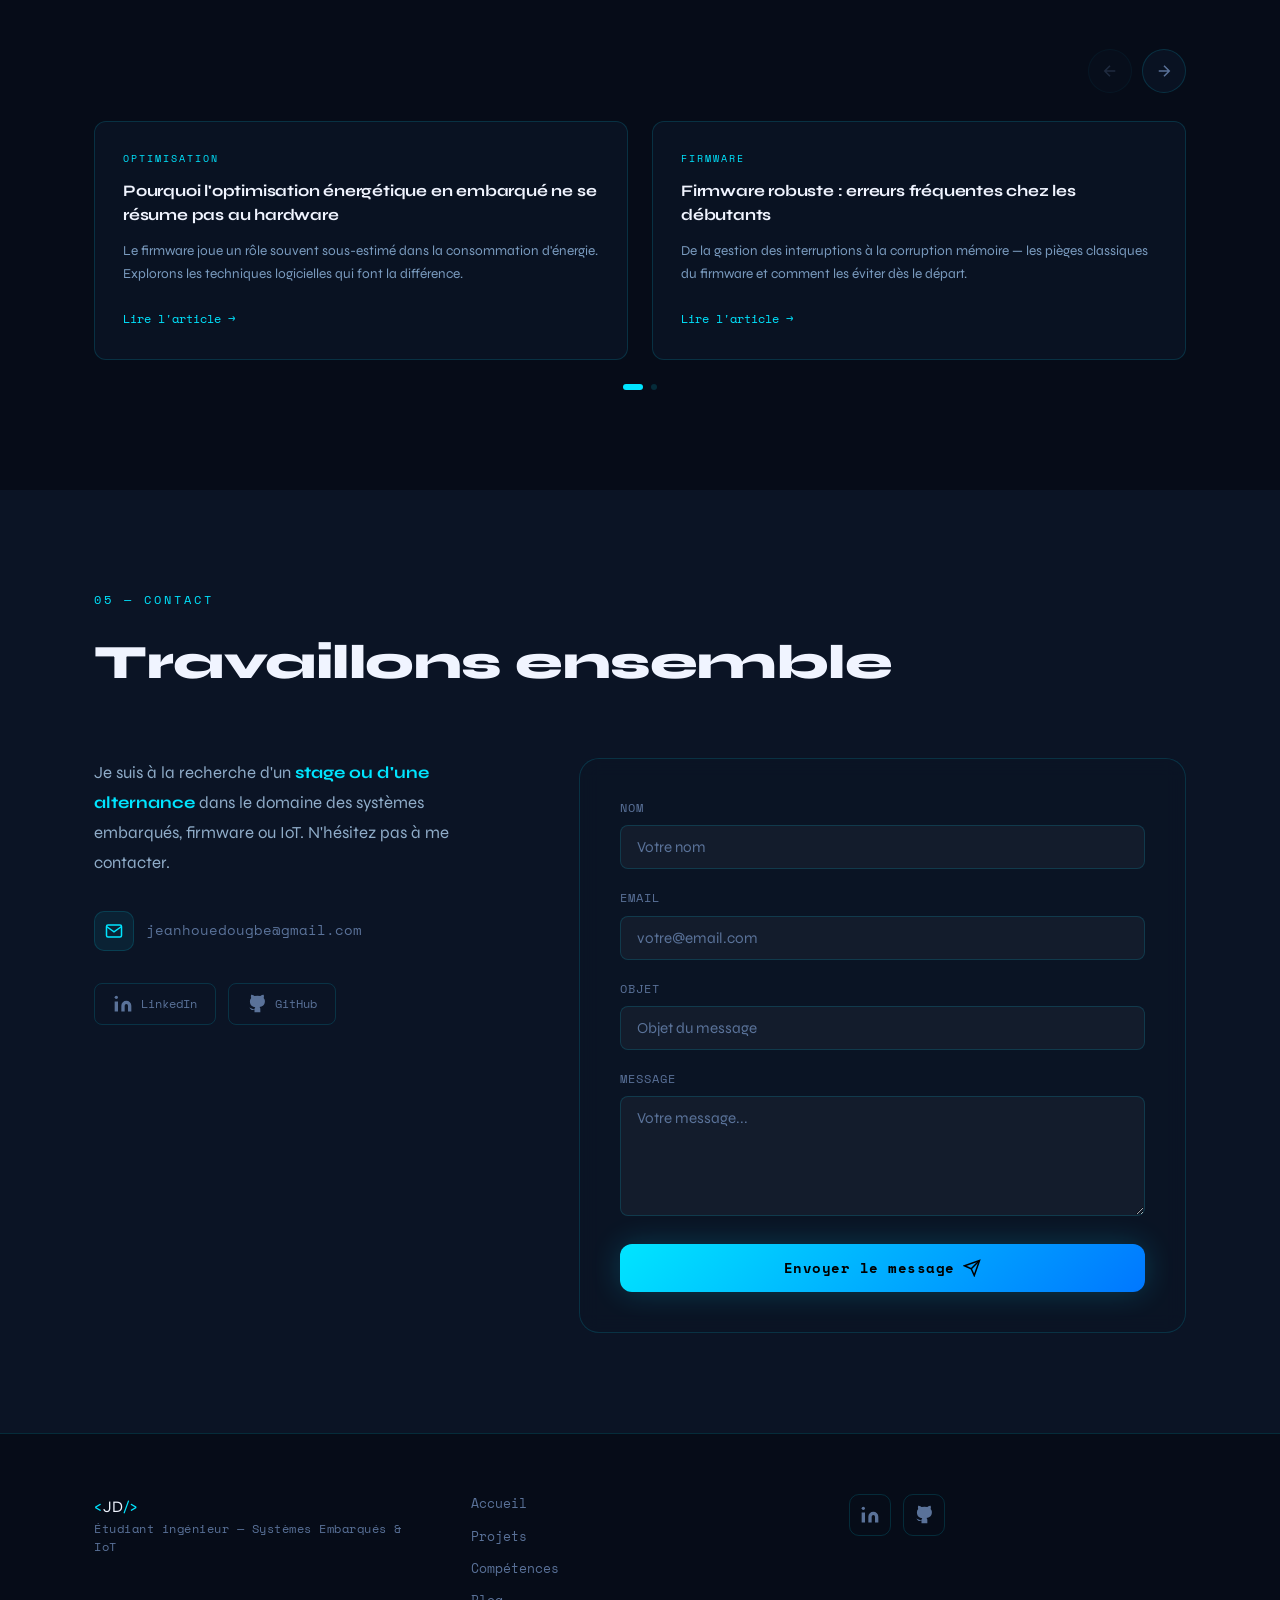
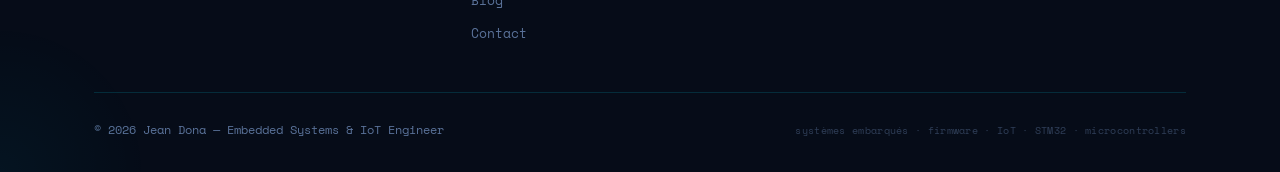
==== commit 96857ee8: "Modif" ====
--- a/public/index.html
+++ b/public/index.html
@@ -139,87 +139,208 @@
   </section>
 
   <!-- PROJECTS -->
-  <section class="projects" id="projects">
-    <div class="container">
-      <div class="section-label">02 — Projets</div>
-      <h2 class="section-title">Ce que j'ai construit</h2>
-      <div class="projects-grid">
-
-        <!-- Project 1 -->
-        <div class="project-card" data-delay="0">
-          <div class="project-img">
-            <div class="project-img-bg weather-bg">
-              <div class="weather-icon">
-                <svg width="80" height="80" viewBox="0 0 80 80" fill="none" xmlns="http://www.w3.org/2000/svg">
-                  <circle cx="40" cy="30" r="14" fill="#00e5ff" opacity="0.9"/>
-                  <path d="M10 58c0-11 8-18 18-18h24c8 0 14 6 14 14H10z" fill="#1a2744" stroke="#00e5ff" stroke-width="1.5"/>
-                  <line x1="40" y1="8" x2="40" y2="2" stroke="#00e5ff" stroke-width="2" stroke-linecap="round"/>
-                  <line x1="40" y1="58" x2="40" y2="64" stroke="#00e5ff" stroke-width="2" stroke-linecap="round"/>
-                  <line x1="18" y1="30" x2="12" y2="30" stroke="#00e5ff" stroke-width="2" stroke-linecap="round"/>
-                  <line x1="68" y1="30" x2="62" y2="30" stroke="#00e5ff" stroke-width="2" stroke-linecap="round"/>
-                  <circle cx="56" cy="56" r="2" fill="#00e5ff" opacity="0.7"/>
-                  <circle cx="48" cy="64" r="2" fill="#00e5ff" opacity="0.5"/>
-                  <circle cx="32" cy="64" r="2" fill="#00e5ff" opacity="0.5"/>
-                </svg>
-              </div>
-            </div>
-            <div class="project-tag-top">Projet académique</div>
-          </div>
-          <div class="project-body">
-            <h3>Station Météo Embarquée</h3>
-            <p>Système basé sur microcontrôleur permettant la collecte et la transmission de données météorologiques via capteurs (température, humidité, pression).</p>
-            <div class="project-tech">
-              <span>STM32</span>
-              <span>C</span>
-              <span>I2C</span>
-              <span>UART</span>
-              <span>BME280</span>
-            </div>
-            <a href="project.html" class="btn-project">
-              Voir le projet
-              <svg width="14" height="14" viewBox="0 0 24 24" fill="none" stroke="currentColor" stroke-width="2"><path d="M5 12h14M12 5l7 7-7 7"/></svg>
-            </a>
-          </div>
-        </div>
-
-        <!-- Project 2 -->
-        <div class="project-card featured" data-delay="150">
-          <div class="project-img">
-            <div class="project-img-bg agri-bg">
-              <div class="weather-icon">
-                <svg width="80" height="80" viewBox="0 0 80 80" fill="none" xmlns="http://www.w3.org/2000/svg">
-                  <path d="M40 70 C40 70 15 50 15 30 C15 18 26 10 40 10 C54 10 65 18 65 30 C65 50 40 70 40 70Z" fill="#0a2e1a" stroke="#00ff88" stroke-width="1.5"/>
-                  <path d="M40 45 C40 45 28 36 28 26 C28 20 33 16 40 16 C47 16 52 20 52 26 C52 36 40 45 40 45Z" fill="#00ff88" opacity="0.25"/>
-                  <line x1="40" y1="70" x2="40" y2="45" stroke="#00ff88" stroke-width="2"/>
-                  <circle cx="40" cy="30" r="6" fill="#00ff88" opacity="0.8"/>
-                  <circle cx="22" cy="55" r="3" fill="#00ff88" opacity="0.5"/>
-                  <circle cx="58" cy="55" r="3" fill="#00ff88" opacity="0.5"/>
-                  <path d="M20 68 Q30 60 40 70 Q50 60 60 68" stroke="#00ff88" stroke-width="1.5" fill="none" opacity="0.4"/>
-                </svg>
-              </div>
-            </div>
-            <div class="project-tag-top hackathon">🥈 Hackathon — 2e place</div>
-          </div>
-          <div class="project-body">
-            <h3>Pulvérisateur Agricole Intelligent</h3>
-            <p>Système embarqué combinant capteurs et automatisation pour optimiser la pulvérisation agricole. Projet réalisé lors d'un hackathon — <strong>2e place</strong>.</p>
-            <div class="project-tech">
-              <span>Arduino</span>
-              <span>C++</span>
-              <span>Capteurs</span>
-              <span>SPI</span>
-              <span>Automatisation</span>
-            </div>
-            <a href="coming-soon.html" class="btn-project">
-              Voir le projet
-              <svg width="14" height="14" viewBox="0 0 24 24" fill="none" stroke="currentColor" stroke-width="2"><path d="M5 12h14M12 5l7 7-7 7"/></svg>
-            </a>
-          </div>
-        </div>
-
-      </div>
-    </div>
-  </section>
+<section class="projects" id="projects">
+  <div class="container">
+    <div class="section-label">02 — Projets</div>
+    <h2 class="section-title">Ce que j'ai construit</h2>
+
+    <!-- LIGNE 1 : Projets embarqués -->
+    <div class="projects-row-header" >
+      <div class="projects-row-title">
+        <span class="row-dot cyan"></span>
+        Systèmes embarqués & IoT
+      </div>
+      <div class="carousel-controls">
+        <button class="carousel-btn" id="proj1-prev">
+          <svg width="18" height="18" viewBox="0 0 24 24" fill="none" stroke="currentColor" stroke-width="2"><path d="M19 12H5M12 19l-7-7 7-7"/></svg>
+        </button>
+        <button class="carousel-btn" id="proj1-next">
+          <svg width="18" height="18" viewBox="0 0 24 24" fill="none" stroke="currentColor" stroke-width="2"><path d="M5 12h14M12 5l7 7-7 7"/></svg>
+        </button>
+      </div>
+    </div>
+    <div class="projects-carousel" id="proj-carousel-1">
+
+      <div class="project-card">
+        <div class="project-img">
+          <div class="project-img-bg weather-bg">
+            <div class="weather-icon">
+              <svg width="80" height="80" viewBox="0 0 80 80" fill="none">
+                <circle cx="40" cy="30" r="14" fill="#00e5ff" opacity="0.9"/>
+                <path d="M10 58c0-11 8-18 18-18h24c8 0 14 6 14 14H10z" fill="#1a2744" stroke="#00e5ff" stroke-width="1.5"/>
+                <line x1="40" y1="8" x2="40" y2="2" stroke="#00e5ff" stroke-width="2" stroke-linecap="round"/>
+                <line x1="40" y1="58" x2="40" y2="64" stroke="#00e5ff" stroke-width="2" stroke-linecap="round"/>
+                <line x1="18" y1="30" x2="12" y2="30" stroke="#00e5ff" stroke-width="2" stroke-linecap="round"/>
+                <line x1="68" y1="30" x2="62" y2="30" stroke="#00e5ff" stroke-width="2" stroke-linecap="round"/>
+              </svg>
+            </div>
+          </div>
+          <div class="project-tag-top">Projet académique</div>
+        </div>
+        <div class="project-body">
+          <h3>Station Météo Embarquée</h3>
+          <p>Système basé sur microcontrôleur permettant la collecte et la transmission de données météorologiques via capteurs.</p>
+          <div class="project-tech">
+            <span>ATmega328P</span><span>C</span><span>UART</span><span>I2C</span><span>SPI</span><span>UART</span><span>BME280</span>
+          </div>
+          <a href="project.html" class="btn-project">
+            Voir le projet
+            <svg width="14" height="14" viewBox="0 0 24 24" fill="none" stroke="currentColor" stroke-width="2"><path d="M5 12h14M12 5l7 7-7 7"/></svg>
+          </a>
+        </div>
+      </div>
+
+      <div class="project-card featured">
+        <div class="project-img">
+          <div class="project-img-bg agri-bg">
+            <div class="weather-icon">
+              <svg width="80" height="80" viewBox="0 0 80 80" fill="none">
+                <path d="M40 70 C40 70 15 50 15 30 C15 18 26 10 40 10 C54 10 65 18 65 30 C65 50 40 70 40 70Z" fill="#0a2e1a" stroke="#00ff88" stroke-width="1.5"/>
+                <circle cx="40" cy="30" r="6" fill="#00ff88" opacity="0.8"/>
+              </svg>
+            </div>
+          </div>
+          <div class="project-tag-top hackathon">🥈 Hackathon — 2e place</div>
+        </div>
+        <div class="project-body">
+          <h3>Pulvérisateur Agricole Hybride</h3>
+          <p>Système embarqué combinant capteurs et automatisation pour optimiser la pulvérisation agricole.</p>
+          <div class="project-tech">
+            <span>Arduino</span><span>C</span><span>Capteurs</span><span>SPI</span>
+          </div>
+          <a href="coming-soon.html" class="btn-project">
+            Voir le projet
+            <svg width="14" height="14" viewBox="0 0 24 24" fill="none" stroke="currentColor" stroke-width="2"><path d="M5 12h14M12 5l7 7-7 7"/></svg>
+          </a>
+        </div>
+      </div>
+
+      <!-- Ajoute tes prochains projets embarqués ici -->
+      <div class="project-card">
+        <div class="project-img">
+          <div class="project-img-bg" style="background: linear-gradient(135deg,#060d20,#0a1535);">
+            <div class="weather-icon">
+              <svg width="70" height="70" viewBox="0 0 80 80" fill="none">
+                <rect x="15" y="20" width="50" height="35" rx="4" stroke="#00e5ff" stroke-width="1.5" fill="#0a1628"/>
+                <line x1="25" y1="55" x2="25" y2="65" stroke="#00e5ff" stroke-width="2"/>
+                <line x1="55" y1="55" x2="55" y2="65" stroke="#00e5ff" stroke-width="2"/>
+                <line x1="20" y1="65" x2="60" y2="65" stroke="#00e5ff" stroke-width="2"/>
+                <rect x="30" y="28" width="20" height="18" rx="2" fill="#00e5ff" opacity="0.15" stroke="#00e5ff" stroke-width="1"/>
+              </svg>
+            </div>
+          </div>
+          <div class="project-tag-top">À venir</div>
+        </div>
+        <div class="project-body">
+          <h3>Prochain projet embarqué</h3>
+          <p>Un nouveau projet en cours de développement. Revenez bientôt pour découvrir les détails.</p>
+          <div class="project-tech"><span>STM32</span><span>IoT</span></div>
+          <a href="coming-soon.html" class="btn-project">
+            Bientôt disponible
+            <svg width="14" height="14" viewBox="0 0 24 24" fill="none" stroke="currentColor" stroke-width="2"><path d="M5 12h14M12 5l7 7-7 7"/></svg>
+          </a>
+        </div>
+      </div>
+
+    </div>
+    <div class="carousel-dots" id="proj-dots-1"></div>
+
+    <!-- LIGNE 2 : Autres projets -->
+    <div hidden> <!--Caché d'abord-->
+      
+    <div class="projects-row-header" style="margin-top: 56px;">
+      <div class="projects-row-title">
+        <span class="row-dot green"></span>
+        Autres contributions
+      </div>
+      <div class="carousel-controls">
+        <button class="carousel-btn" id="proj2-prev">
+          <svg width="18" height="18" viewBox="0 0 24 24" fill="none" stroke="currentColor" stroke-width="2"><path d="M19 12H5M12 19l-7-7 7-7"/></svg>
+        </button>
+        <button class="carousel-btn" id="proj2-next">
+          <svg width="18" height="18" viewBox="0 0 24 24" fill="none" stroke="currentColor" stroke-width="2"><path d="M5 12h14M12 5l7 7-7 7"/></svg>
+        </button>
+      </div>
+    </div>
+    <div class="projects-carousel" id="proj-carousel-2">
+
+      <div class="project-card">
+        <div class="project-img">
+          <div class="project-img-bg" style="background: linear-gradient(135deg,#0d1a0a,#0f2410);">
+            <div class="weather-icon">
+              <svg width="70" height="70" viewBox="0 0 80 80" fill="none">
+                <rect x="18" y="18" width="44" height="44" rx="6" stroke="#4ade80" stroke-width="1.5" fill="#0a1f0c"/>
+                <path d="M28 40 L35 47 L52 33" stroke="#4ade80" stroke-width="2.5" stroke-linecap="round" stroke-linejoin="round"/>
+              </svg>
+            </div>
+          </div>
+          <div class="project-tag-top" style="color:#4ade80; border-color:rgba(74,222,128,0.25);">Logiciel</div>
+        </div>
+        <div class="project-body">
+          <h3>Nom du projet logiciel</h3>
+          <p>Décris ici ta contribution à ce projet. Remplace par le vrai contenu.</p>
+          <div class="project-tech"><span>Python</span><span>Script</span></div>
+          <a href="coming-soon.html" class="btn-project">
+            Voir le projet
+            <svg width="14" height="14" viewBox="0 0 24 24" fill="none" stroke="currentColor" stroke-width="2"><path d="M5 12h14M12 5l7 7-7 7"/></svg>
+          </a>
+        </div>
+      </div>
+
+      <div class="project-card">
+        <div class="project-img">
+          <div class="project-img-bg" style="background: linear-gradient(135deg,#0d0820,#160a30);">
+            <div class="weather-icon">
+              <svg width="70" height="70" viewBox="0 0 80 80" fill="none">
+                <circle cx="40" cy="40" r="22" stroke="#a78bfa" stroke-width="1.5" fill="#1a0d35" opacity="0.9"/>
+                <path d="M40 25 L45 37 L58 37 L48 45 L52 58 L40 50 L28 58 L32 45 L22 37 L35 37 Z" fill="#a78bfa" opacity="0.7"/>
+              </svg>
+            </div>
+          </div>
+          <div class="project-tag-top" style="color:#a78bfa; border-color:rgba(167,139,250,0.25);">Développement web</div>
+        </div>
+        <div class="project-body">
+          <h3>Nom du projet web</h3>
+          <p>Décris ici ta contribution à ce projet. Remplace par le vrai contenu.</p>
+          <div class="project-tech"><span>HTML</span><span>CSS</span><span>JS</span></div>
+          <a href="coming-soon.html" class="btn-project">
+            Voir le projet
+            <svg width="14" height="14" viewBox="0 0 24 24" fill="none" stroke="currentColor" stroke-width="2"><path d="M5 12h14M12 5l7 7-7 7"/></svg>
+          </a>
+        </div>
+      </div>
+
+      <div class="project-card">
+        <div class="project-img">
+          <div class="project-img-bg" style="background: linear-gradient(135deg,#1a100a,#2a1505);">
+            <div class="weather-icon">
+              <svg width="70" height="70" viewBox="0 0 80 80" fill="none">
+                <path d="M40 15 L65 55 H15 Z" stroke="#fb923c" stroke-width="1.5" fill="#2a1505" opacity="0.9"/>
+                <circle cx="40" cy="48" r="4" fill="#fb923c" opacity="0.8"/>
+                <line x1="40" y1="30" x2="40" y2="43" stroke="#fb923c" stroke-width="2.5" stroke-linecap="round"/>
+              </svg>
+            </div>
+          </div>
+          <div class="project-tag-top" style="color:#fb923c; border-color:rgba(251,146,60,0.25);">Autre</div>
+        </div>
+        <div class="project-body">
+          <h3>Nom du projet</h3>
+          <p>Décris ici ta contribution à ce projet. Remplace par le vrai contenu.</p>
+          <div class="project-tech"><span>À définir</span></div>
+          <a href="coming-soon.html" class="btn-project">
+            Voir le projet
+            <svg width="14" height="14" viewBox="0 0 24 24" fill="none" stroke="currentColor" stroke-width="2"><path d="M5 12h14M12 5l7 7-7 7"/></svg>
+          </a>
+        </div>
+      </div>
+
+    </div>
+    <div class="carousel-dots" id="proj-dots-2"></div>
+
+    </div> <!--Pour la partie caché-->
+
+  </div>
+</section>
 
   <!-- SKILLS -->
   <section class="skills-section" id="skills">
